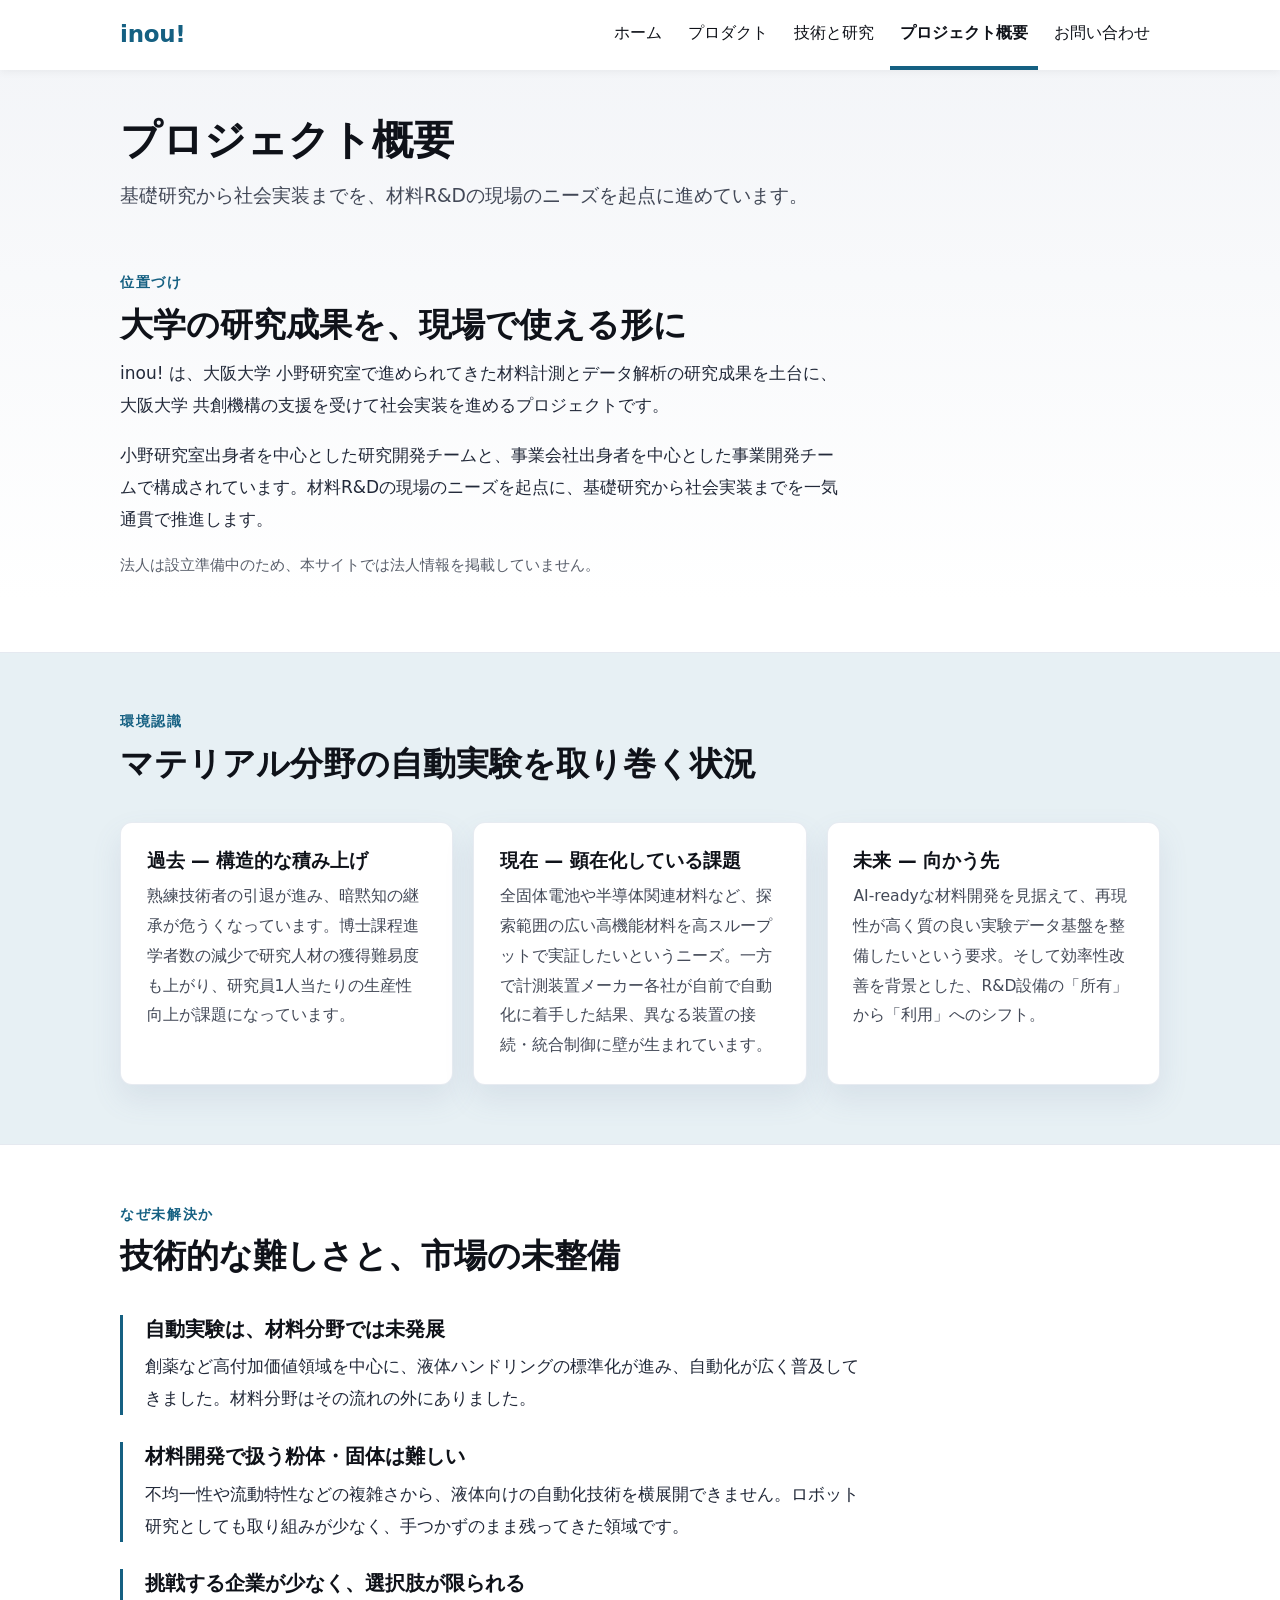
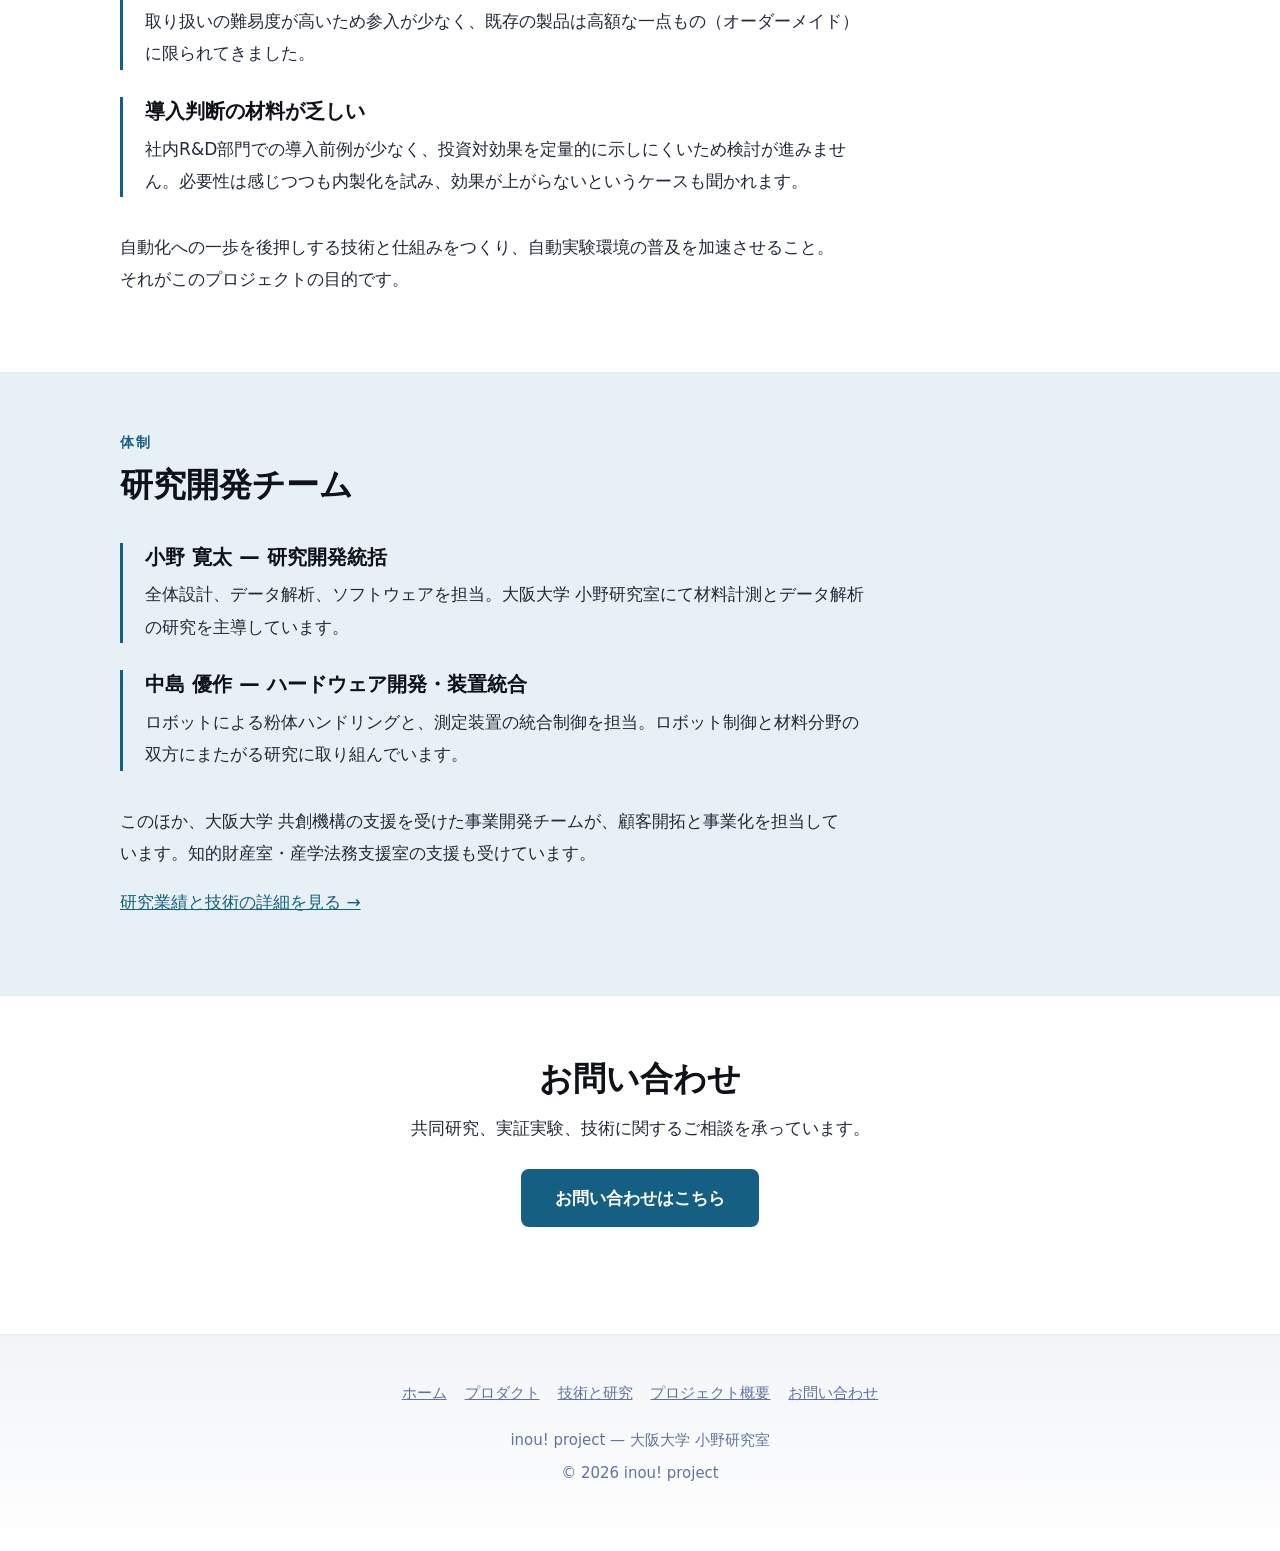
==== about.html @ 1cff747c "inou! コーポレートサイトの初版を追加 README の設計方針どおり、素の HTML + CSS で 5 ページを構成。 ビルドも node_modules も不要で、main ブランチをそのま" ====
<!doctype html>
<html lang="ja">
	<head>
		<meta charset="utf-8" />
		<meta name="viewport" content="width=device-width, initial-scale=1" />
		<title>プロジェクト概要 — inou!</title>
		<meta
			name="description"
			content="inou! は、大阪大学 小野研究室の研究成果を土台に、大阪大学 共創機構の支援を受けて社会実装を進める自動実験システムのプロジェクトです。"
		/>
		<link rel="icon" href="/assets/favicon.svg" type="image/svg+xml" />
		<link rel="stylesheet" href="/assets/style.css" />
		<meta property="og:type" content="website" />
		<meta property="og:title" content="プロジェクト概要 — inou!" />
		<meta property="og:url" content="https://inou-labs.github.io/about.html" />
		<meta property="og:image" content="https://inou-labs.github.io/assets/img/hero.jpg" />
	</head>
	<body>
		<a class="skip-link" href="#main">本文へスキップ</a>

		<header class="site-header">
			<nav aria-label="メインナビゲーション">
				<p class="brand"><a href="/">inou!</a></p>
				<div class="nav-links">
					<a href="/">ホーム</a>
					<a href="/products.html">プロダクト</a>
					<a href="/research.html">技術と研究</a>
					<a href="/about.html" aria-current="page">プロジェクト概要</a>
					<a href="/contact.html">お問い合わせ</a>
				</div>
			</nav>
		</header>

		<main id="main">
			<div class="wrap-wide page-title">
				<h1>プロジェクト概要</h1>
				<p class="lead">
					基礎研究から社会実装までを、材料R&amp;Dの現場のニーズを起点に進めています。
				</p>
			</div>

			<section>
				<div class="wrap-wide">
					<span class="eyebrow">位置づけ</span>
					<h2>大学の研究成果を、現場で使える形に</h2>
					<p>
						inou! は、大阪大学 小野研究室で進められてきた材料計測とデータ解析の研究成果を土台に、大阪大学 共創機構の支援を受けて社会実装を進めるプロジェクトです。
					</p>
					<p>
						小野研究室出身者を中心とした研究開発チームと、事業会社出身者を中心とした事業開発チームで構成されています。材料R&amp;Dの現場のニーズを起点に、基礎研究から社会実装までを一気通貫で推進します。
					</p>
					<p class="note">
						法人は設立準備中のため、本サイトでは法人情報を掲載していません。
					</p>
				</div>
			</section>

			<section class="band">
				<div class="wrap-wide">
					<span class="eyebrow">環境認識</span>
					<h2>マテリアル分野の自動実験を取り巻く状況</h2>
					<ul class="cards cards-3">
						<li>
							<h3>過去 — 構造的な積み上げ</h3>
							<p>
								熟練技術者の引退が進み、暗黙知の継承が危うくなっています。博士課程進学者数の減少で研究人材の獲得難易度も上がり、研究員1人当たりの生産性向上が課題になっています。
							</p>
						</li>
						<li>
							<h3>現在 — 顕在化している課題</h3>
							<p>
								全固体電池や半導体関連材料など、探索範囲の広い高機能材料を高スループットで実証したいというニーズ。一方で計測装置メーカー各社が自前で自動化に着手した結果、異なる装置の接続・統合制御に壁が生まれています。
							</p>
						</li>
						<li>
							<h3>未来 — 向かう先</h3>
							<p>
								AI-readyな材料開発を見据えて、再現性が高く質の良い実験データ基盤を整備したいという要求。そして効率性改善を背景とした、R&amp;D設備の「所有」から「利用」へのシフト。
							</p>
						</li>
					</ul>
				</div>
			</section>

			<section>
				<div class="wrap-wide">
					<span class="eyebrow">なぜ未解決か</span>
					<h2>技術的な難しさと、市場の未整備</h2>
					<div class="stack">
						<article>
							<h3>自動実験は、材料分野では未発展</h3>
							<p>
								創薬など高付加価値領域を中心に、液体ハンドリングの標準化が進み、自動化が広く普及してきました。材料分野はその流れの外にありました。
							</p>
						</article>
						<article>
							<h3>材料開発で扱う粉体・固体は難しい</h3>
							<p>
								不均一性や流動特性などの複雑さから、液体向けの自動化技術を横展開できません。ロボット研究としても取り組みが少なく、手つかずのまま残ってきた領域です。
							</p>
						</article>
						<article>
							<h3>挑戦する企業が少なく、選択肢が限られる</h3>
							<p>
								取り扱いの難易度が高いため参入が少なく、既存の製品は高額な一点もの（オーダーメイド）に限られてきました。
							</p>
						</article>
						<article>
							<h3>導入判断の材料が乏しい</h3>
							<p>
								社内R&amp;D部門での導入前例が少なく、投資対効果を定量的に示しにくいため検討が進みません。必要性は感じつつも内製化を試み、効果が上がらないというケースも聞かれます。
							</p>
						</article>
					</div>
					<p style="margin-top: 2em">
						自動化への一歩を後押しする技術と仕組みをつくり、自動実験環境の普及を加速させること。それがこのプロジェクトの目的です。
					</p>
				</div>
			</section>

			<section class="band">
				<div class="wrap-wide">
					<span class="eyebrow">体制</span>
					<h2>研究開発チーム</h2>
					<div class="stack">
						<article>
							<h3>小野 寛太 — 研究開発統括</h3>
							<p>
								全体設計、データ解析、ソフトウェアを担当。大阪大学 小野研究室にて材料計測とデータ解析の研究を主導しています。
							</p>
						</article>
						<article>
							<h3>中島 優作 — ハードウェア開発・装置統合</h3>
							<p>
								ロボットによる粉体ハンドリングと、測定装置の統合制御を担当。ロボット制御と材料分野の双方にまたがる研究に取り組んでいます。
							</p>
						</article>
					</div>
					<p style="margin-top: 2em">
						このほか、大阪大学 共創機構の支援を受けた事業開発チームが、顧客開拓と事業化を担当しています。知的財産室・産学法務支援室の支援も受けています。
					</p>
					<p>
						<a href="/research.html">研究業績と技術の詳細を見る →</a>
					</p>
				</div>
			</section>

			<section class="cta">
				<div class="wrap-wide">
					<h2>お問い合わせ</h2>
					<p>共同研究、実証実験、技術に関するご相談を承っています。</p>
					<p><a class="button" href="/contact.html">お問い合わせはこちら</a></p>
				</div>
			</section>
		</main>

		<footer class="site-footer">
			<nav aria-label="フッターナビゲーション">
				<a href="/">ホーム</a>
				<a href="/products.html">プロダクト</a>
				<a href="/research.html">技術と研究</a>
				<a href="/about.html">プロジェクト概要</a>
				<a href="/contact.html">お問い合わせ</a>
			</nav>
			<p>inou! project — 大阪大学 小野研究室</p>
			<p>&copy; 2026 inou! project</p>
		</footer>
	</body>
</html>
---- assets/style.css ----
/*
  inou! — corporate site stylesheet

  Design tokens and layout are adapted from Bear Blog's default CSS
  (https://github.com/HermanMartinus/bearblog, MIT), by way of the Astro blog
  starter. Changes for a Japanese-language site: system font stack instead of
  Atkinson Hyperlegible (no CJK glyphs), smaller body size with looser leading,
  and a deeper accent taken from the deck theme.
*/

:root {
	--accent: #156082;
	--accent-dark: #0e4459;
	--accent-light: #e7f0f4;
	--black: 15, 18, 25;
	--gray: 96, 115, 159;
	--gray-light: 229, 233, 240;
	--gray-dark: 34, 41, 57;
	--gray-gradient: rgba(var(--gray-light), 50%), #fff;
	--shadow-card: 0 4px 10px rgba(0, 0, 0, 0.1);
	--shadow-hero:
		0 2px 6px rgba(var(--gray), 25%), 0 8px 24px rgba(var(--gray), 33%),
		0 16px 32px rgba(var(--gray), 33%);
	--radius: 8px;
	--measure: 720px;
	--measure-wide: 1040px;
}

*,
*::before,
*::after {
	box-sizing: border-box;
}

body {
	font-family: system-ui, -apple-system, "Hiragino Sans", "Noto Sans JP",
		"Yu Gothic Medium", "Meiryo", sans-serif;
	margin: 0;
	padding: 0;
	text-align: left;
	background: linear-gradient(var(--gray-gradient)) no-repeat;
	background-size: 100% 600px;
	word-wrap: break-word;
	overflow-wrap: break-word;
	color: rgb(var(--gray-dark));
	font-size: 17px;
	line-height: 1.9;
	font-feature-settings: "palt" 1;
}

h1,
h2,
h3,
h4,
h5,
h6 {
	margin: 0 0 0.5rem 0;
	color: rgb(var(--black));
	line-height: 1.45;
	font-weight: 700;
}

h1 {
	font-size: 2.441em;
	line-height: 1.3;
}
h2 {
	font-size: 1.953em;
}
h3 {
	font-size: 1.563em;
}
h4 {
	font-size: 1.25em;
}

p {
	margin: 0 0 1em;
}

a {
	color: var(--accent);
}
a:hover {
	color: var(--accent-dark);
}

strong,
b {
	font-weight: 700;
}

img {
	max-width: 100%;
	height: auto;
	border-radius: var(--radius);
}

hr {
	border: none;
	border-top: 1px solid rgb(var(--gray-light));
	margin: 3em 0;
}

.sr-only {
	border: 0;
	padding: 0;
	margin: 0;
	position: absolute !important;
	height: 1px;
	width: 1px;
	overflow: hidden;
	clip-path: inset(50%);
	white-space: nowrap;
}

.skip-link {
	position: absolute;
	left: -9999px;
	top: 0;
	background: var(--accent);
	color: #fff;
	padding: 0.6em 1em;
	z-index: 10;
}
.skip-link:focus {
	left: 0;
}

/* ---------- Header ---------- */

.site-header {
	margin: 0;
	padding: 0 1em;
	background: #fff;
	box-shadow: 0 2px 8px rgba(var(--black), 5%);
	position: relative;
	z-index: 2;
}

.site-header nav {
	display: flex;
	align-items: center;
	justify-content: space-between;
	flex-wrap: wrap;
	gap: 0 1em;
	max-width: var(--measure-wide);
	margin: 0 auto;
}

.brand {
	margin: 0;
	font-size: 1.35em;
	font-weight: 700;
	letter-spacing: -0.01em;
	padding: 0.5em 0;
}
.brand a {
	color: var(--accent);
	text-decoration: none;
}

.nav-links {
	display: flex;
	flex-wrap: wrap;
	gap: 0 0.4em;
}

.nav-links a {
	display: inline-block;
	padding: 1.1em 0.6em;
	color: rgb(var(--black));
	border-bottom: 4px solid transparent;
	text-decoration: none;
	font-size: 0.95em;
}
.nav-links a:hover {
	color: var(--accent);
}
.nav-links a[aria-current="page"] {
	font-weight: 700;
	border-bottom-color: var(--accent);
}

/* ---------- Layout ---------- */

main {
	display: block;
}

.wrap-wide {
	width: var(--measure-wide);
	max-width: calc(100% - 2em);
	margin: 0 auto;
}

/*
   One container width keeps every section's left edge on the same line.
   Body copy is then held to a readable measure, but only as a DIRECT child —
   text inside cards, chips and layer blocks is already narrow and must not be
   clamped again.
*/
.wrap-wide > p,
.wrap-wide > ol.refs,
.wrap-wide > ul:not(.cards):not(.chips):not(.layers),
.stack > article > p,
.page-title .lead {
	max-width: var(--measure);
}

.wrap-wide > .flow-loop {
	max-width: none;
}

section {
	padding: 3.5em 0;
}

.band {
	background: var(--accent-light);
	border-block: 1px solid rgba(var(--gray-light), 0.9);
}

.page-title {
	padding: 2.5em 0 0;
}
.page-title h1 {
	margin-bottom: 0.3em;
}
.page-title .lead {
	color: rgba(var(--gray-dark), 0.85);
	font-size: 1.1em;
	margin: 0;
}

.eyebrow {
	display: block;
	font-size: 0.82em;
	font-weight: 700;
	letter-spacing: 0.12em;
	color: var(--accent);
	margin-bottom: 0.6em;
	line-height: 1.4;
}

.lead {
	font-size: 1.15em;
	line-height: 1.85;
}

.note {
	font-size: 0.86em;
	color: rgba(var(--gray-dark), 0.75);
	line-height: 1.7;
}

/* ---------- Hero ---------- */

.hero {
	padding: 4em 0 0;
}

.hero .logotype {
	font-size: 3.4em;
	font-weight: 700;
	letter-spacing: -0.03em;
	color: var(--accent);
	line-height: 1;
	margin: 0 0 0.35em;
}

.hero h1 {
	font-size: 1.85em;
	margin-bottom: 0.6em;
}

.hero .lead {
	max-width: 34em;
}

.hero-figure {
	margin: 2.5em auto 0;
}
.hero-figure img {
	display: block;
	width: 100%;
	aspect-ratio: 16 / 7;
	object-fit: cover;
	object-position: center 55%;
	border-radius: 12px;
	box-shadow: var(--shadow-hero);
}

figure {
	margin: 0;
}
figcaption {
	font-size: 0.84em;
	line-height: 1.7;
	color: rgba(var(--gray-dark), 0.75);
	margin-top: 0.8em;
}

/* ---------- Process flow ---------- */

.flow {
	list-style: none;
	display: flex;
	gap: 0.6em;
	padding: 0;
	margin: 2em 0 0;
	counter-reset: step;
}

.flow > li {
	flex: 1 1 0;
	position: relative;
	background: #fff;
	border: 1px solid rgba(var(--gray-light), 0.9);
	border-top: 3px solid var(--accent);
	border-radius: var(--radius);
	padding: 1.1em 1em;
	box-shadow: var(--shadow-card);
}

.flow > li h3 {
	font-size: 1.05em;
	margin: 0 0 0.35em;
}

.flow > li p {
	margin: 0;
	font-size: 0.86em;
	line-height: 1.7;
	color: rgba(var(--gray-dark), 0.8);
}

.flow > li + li::before {
	content: "";
	position: absolute;
	left: -0.55em;
	top: 50%;
	width: 0;
	height: 0;
	border-left: 0.42em solid rgba(var(--gray), 0.55);
	border-top: 0.34em solid transparent;
	border-bottom: 0.34em solid transparent;
	transform: translateY(-50%);
}

.flow-loop {
	margin-top: 1em;
	text-align: right;
}

/* ---------- Cards ---------- */

.cards {
	list-style: none;
	display: grid;
	grid-template-columns: repeat(2, 1fr);
	gap: 1.2em;
	padding: 0;
	margin: 2em 0 0;
}

.cards > li {
	background: #fff;
	border: 1px solid rgba(var(--gray-light), 0.9);
	border-radius: 12px;
	padding: 1.4em 1.5em;
	box-shadow: 0 14px 30px rgba(var(--gray), 0.12);
}

.cards h3 {
	font-size: 1.1em;
	margin: 0 0 0.4em;
}

.cards p {
	margin: 0;
	font-size: 0.92em;
	color: rgba(var(--gray-dark), 0.85);
}

.cards-3 {
	grid-template-columns: repeat(3, 1fr);
}

/* ---------- Definition-style lists ---------- */

.stack {
	display: grid;
	gap: 1.6em;
	margin: 2em 0 0;
}

.stack > article {
	border-left: 3px solid var(--accent);
	padding-left: 1.3em;
}

.stack h3 {
	font-size: 1.2em;
	margin-bottom: 0.3em;
}

.stack p:last-child {
	margin-bottom: 0;
}

.figure-pair {
	display: grid;
	grid-template-columns: 1fr 1fr;
	gap: 1.5em;
	margin: 2em 0 0;
}

.figure-pair img {
	width: 100%;
	box-shadow: var(--shadow-card);
	background: #fff;
}

/* ---------- Layer diagram (Inou! OS) ---------- */

.layers {
	display: grid;
	gap: 0.7em;
	margin: 2em 0 0;
	list-style: none;
	padding: 0;
}

.layers > li {
	background: #fff;
	border: 1px solid rgba(var(--gray-light), 0.9);
	border-radius: var(--radius);
	padding: 1em 1.2em;
	box-shadow: var(--shadow-card);
}

.layers .layer-label {
	display: block;
	font-size: 0.75em;
	font-weight: 700;
	letter-spacing: 0.1em;
	color: rgba(var(--gray), 1);
	margin-bottom: 0.4em;
}

.layers h3 {
	font-size: 1.02em;
	margin: 0 0 0.5em;
}

.chips {
	display: flex;
	flex-wrap: wrap;
	gap: 0.4em;
	list-style: none;
	padding: 0;
	margin: 0;
}

.chips > li {
	font-size: 0.82em;
	line-height: 1.5;
	background: var(--accent-light);
	color: var(--accent-dark);
	border-radius: 999px;
	padding: 0.25em 0.85em;
}

.chips.plain > li {
	background: rgba(var(--gray-light), 0.7);
	color: rgba(var(--gray-dark), 0.9);
}

.status {
	display: inline-block;
	font-size: 0.72em;
	font-weight: 700;
	letter-spacing: 0.06em;
	border-radius: 999px;
	padding: 0.15em 0.75em;
	margin-left: 0.6em;
	vertical-align: 0.15em;
	white-space: nowrap;
}
.status-done {
	background: var(--accent);
	color: #fff;
}
.status-wip {
	background: rgba(var(--gray), 0.18);
	color: rgba(var(--gray-dark), 0.9);
}
.status-next {
	background: transparent;
	color: rgba(var(--gray-dark), 0.7);
	border: 1px solid rgba(var(--gray), 0.4);
}

/* ---------- Tables ---------- */

table {
	width: 100%;
	border-collapse: collapse;
	margin: 1.5em 0 0;
	font-size: 0.92em;
}

th,
td {
	text-align: left;
	padding: 0.65em 0.8em;
	border-bottom: 1px solid rgb(var(--gray-light));
}

thead th {
	background: var(--accent);
	color: #fff;
	font-weight: 700;
}

td.num {
	text-align: right;
	font-variant-numeric: tabular-nums;
}

/* ---------- References ---------- */

.refs {
	list-style: none;
	padding: 0;
	margin: 1.5em 0 0;
	display: grid;
	gap: 1em;
}

.refs > li {
	font-size: 0.88em;
	line-height: 1.7;
	padding-left: 1.4em;
	text-indent: -1.4em;
	color: rgba(var(--gray-dark), 0.9);
}

/* ---------- Call to action ---------- */

.cta {
	text-align: center;
}

.cta > .wrap-wide > p,
.cta > .wrap-wide > h2 {
	margin-inline: auto;
}

.button {
	display: inline-block;
	background: var(--accent);
	color: #fff;
	text-decoration: none;
	font-weight: 700;
	border-radius: var(--radius);
	padding: 0.75em 2em;
	margin-top: 0.5em;
}
.button:hover {
	background: var(--accent-dark);
	color: #fff;
}

/* ---------- Footer ---------- */

.site-footer {
	padding: 3em 1em 4em;
	margin-top: 2em;
	background: linear-gradient(var(--gray-gradient)) no-repeat;
	color: rgb(var(--gray));
	text-align: center;
	font-size: 0.88em;
	border-top: 1px solid rgb(var(--gray-light));
}

.site-footer nav {
	display: flex;
	flex-wrap: wrap;
	justify-content: center;
	gap: 0.4em 1.2em;
	margin-bottom: 1.2em;
}

.site-footer a {
	color: rgb(var(--gray));
}
.site-footer a:hover {
	color: rgb(var(--gray-dark));
}

.site-footer p {
	margin: 0.3em 0;
}

/* ---------- Narrow screens ---------- */

@media (max-width: 720px) {
	body {
		font-size: 16px;
	}

	section {
		padding: 2.5em 0;
	}

	.hero {
		padding-top: 2.5em;
	}
	.hero .logotype {
		font-size: 2.6em;
	}
	.hero h1 {
		font-size: 1.45em;
	}

	h1 {
		font-size: 1.85em;
	}
	h2 {
		font-size: 1.5em;
	}
	h3 {
		font-size: 1.25em;
	}

	.site-header nav {
		justify-content: flex-start;
	}
	.nav-links a {
		padding: 0.7em 0.55em;
	}

	.flow {
		flex-direction: column;
		gap: 1.1em;
	}
	.flow > li + li::before {
		left: 50%;
		top: -0.75em;
		transform: translateX(-50%);
		border-left: 0.34em solid transparent;
		border-right: 0.34em solid transparent;
		border-top: 0.42em solid rgba(var(--gray), 0.55);
		border-bottom: none;
	}
	.flow-loop {
		text-align: left;
	}

	.cards,
	.cards-3,
	.figure-pair {
		grid-template-columns: 1fr;
	}

	.hero-figure img {
		aspect-ratio: 16 / 9;
	}

	table {
		font-size: 0.85em;
	}
	th,
	td {
		padding: 0.55em 0.5em;
	}
}

/* ---------- Cropped figure ---------- */

/*
   grinding-reproducibility.png carries the source figure's own summary table
   below the two plots. The same numbers are published as a real <table> next to
   it, so the bottom of the image is cropped away here rather than shipping the
   figures twice. 1110x721 source; the plots end at roughly y=390.
*/
.crop-plots {
	display: block;
	width: 100%;
	aspect-ratio: 1110 / 390;
	object-fit: cover;
	object-position: top center;
	background: #fff;
}
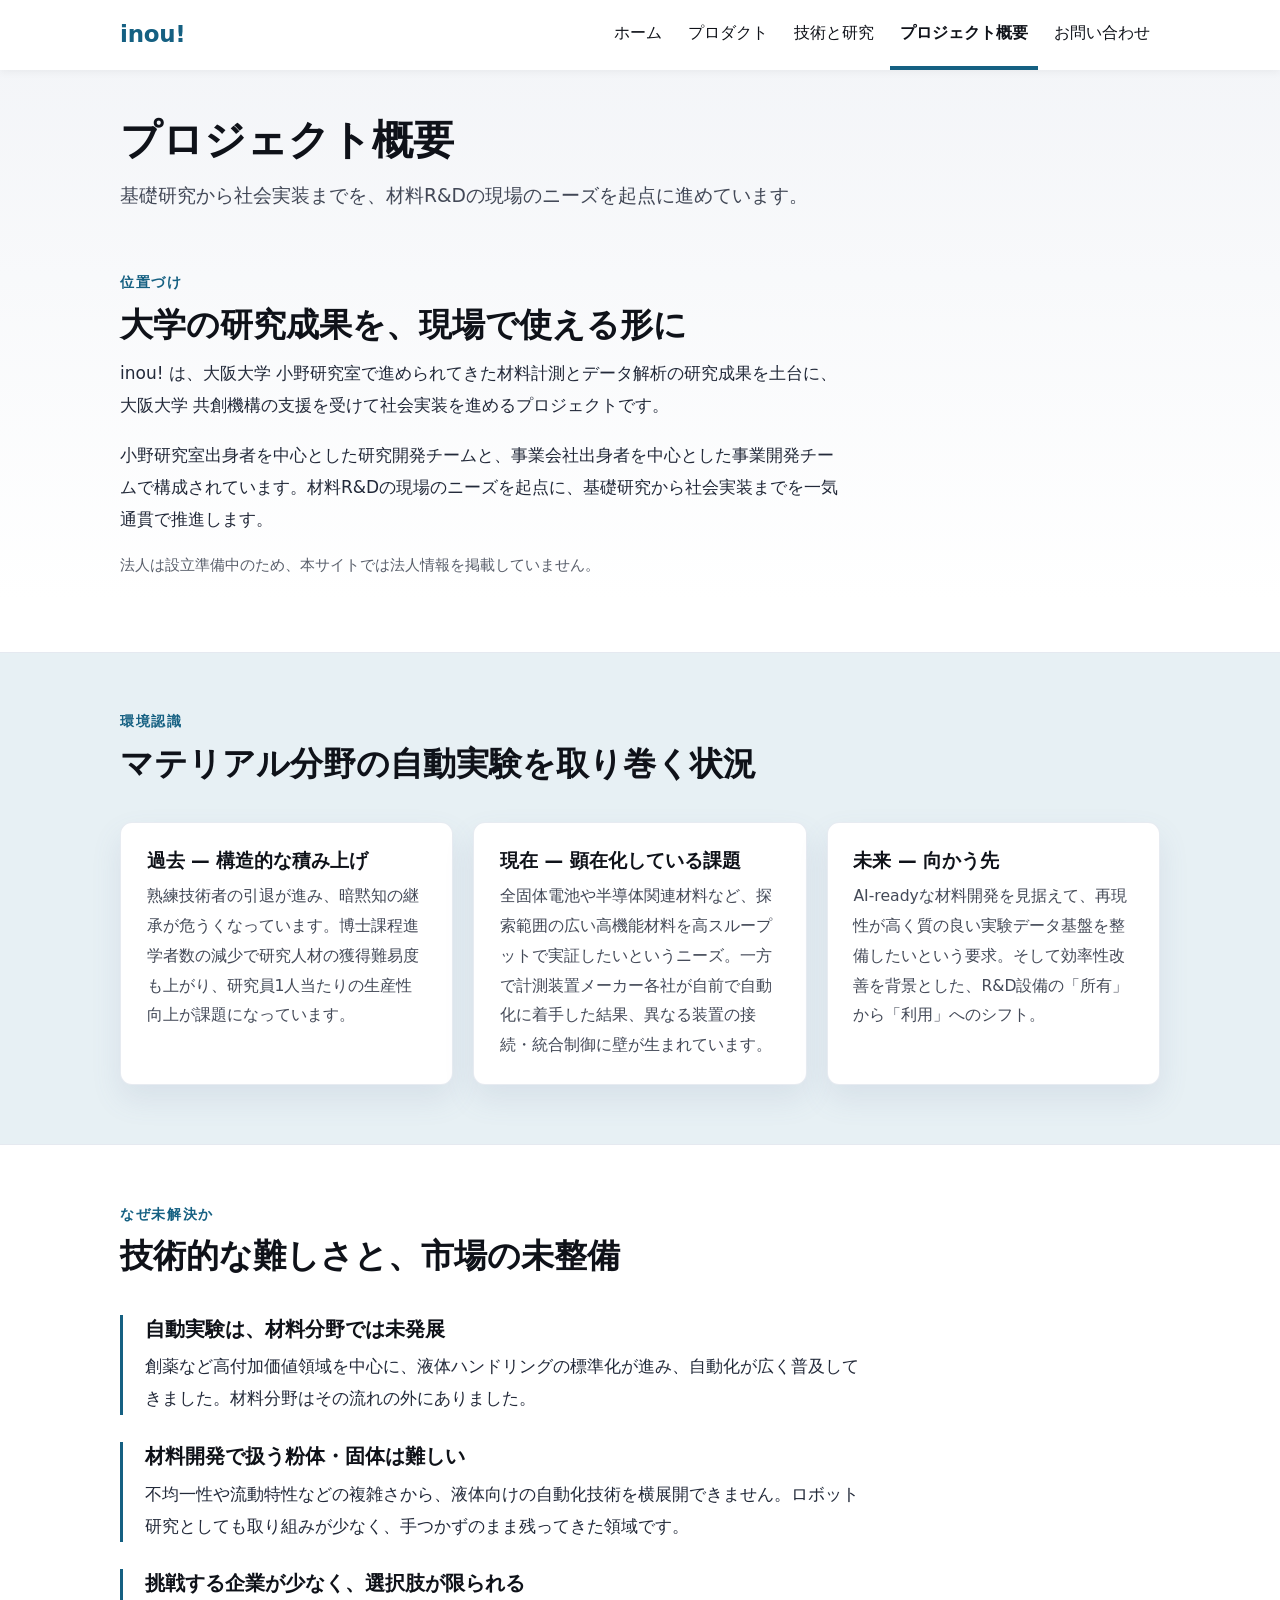
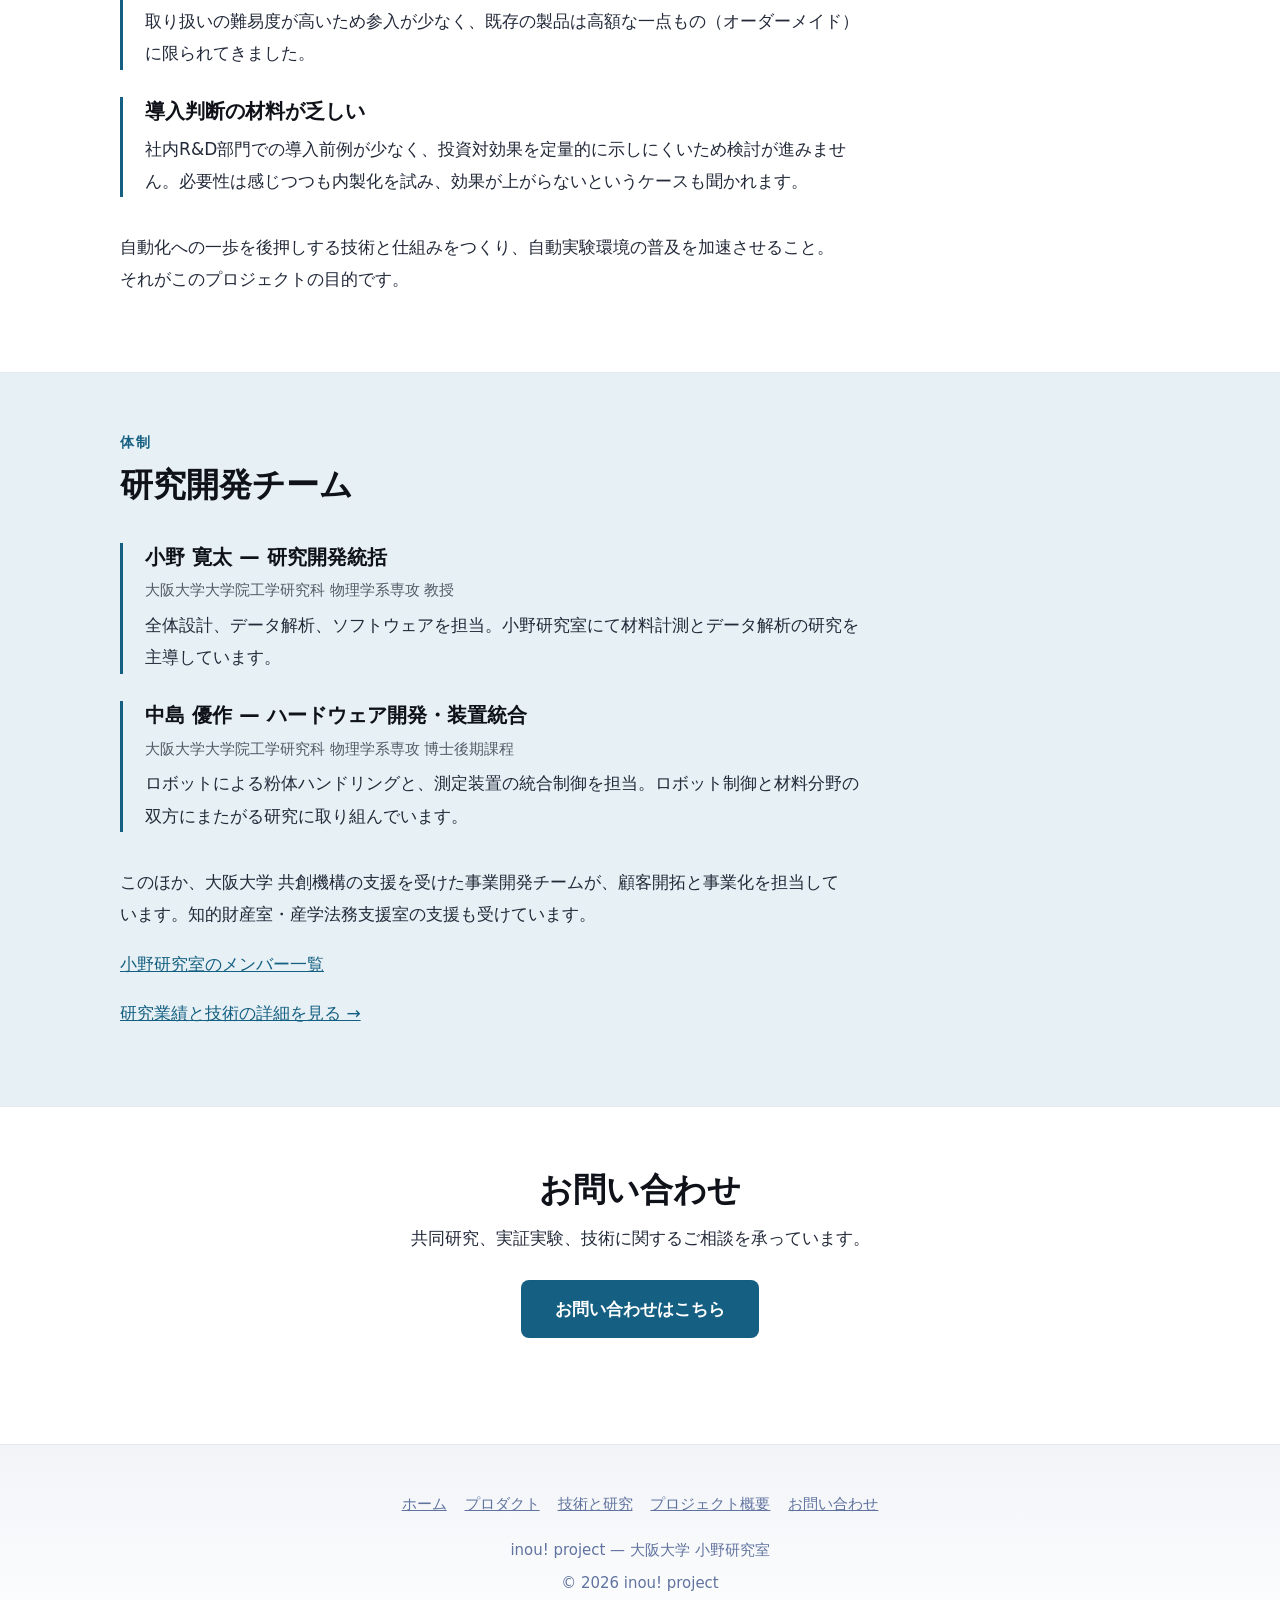
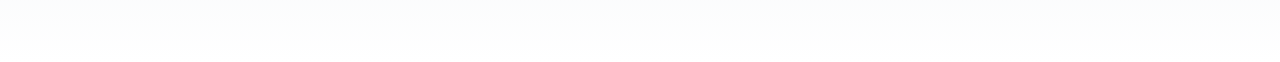
==== commit 60adb889: "お問い合わせ先と研究室情報を追加 - 連絡先メールアドレスを設定し、contact.html のプレースホルダを削除 - 小野研究室の所在地とアクセス（阪急北千里／大阪モノレール阪大病院前）を追加 -" ====
--- a/about.html
+++ b/about.html
@@ -125,12 +125,18 @@
 					<div class="stack">
 						<article>
 							<h3>小野 寛太 — 研究開発統括</h3>
+							<p class="note" style="margin-bottom: 0.4em">
+								大阪大学大学院工学研究科 物理学系専攻 教授
+							</p>
 							<p>
-								全体設計、データ解析、ソフトウェアを担当。大阪大学 小野研究室にて材料計測とデータ解析の研究を主導しています。
+								全体設計、データ解析、ソフトウェアを担当。小野研究室にて材料計測とデータ解析の研究を主導しています。
 							</p>
 						</article>
 						<article>
 							<h3>中島 優作 — ハードウェア開発・装置統合</h3>
+							<p class="note" style="margin-bottom: 0.4em">
+								大阪大学大学院工学研究科 物理学系専攻 博士後期課程
+							</p>
 							<p>
 								ロボットによる粉体ハンドリングと、測定装置の統合制御を担当。ロボット制御と材料分野の双方にまたがる研究に取り組んでいます。
 							</p>
@@ -138,6 +144,14 @@
 					</div>
 					<p style="margin-top: 2em">
 						このほか、大阪大学 共創機構の支援を受けた事業開発チームが、顧客開拓と事業化を担当しています。知的財産室・産学法務支援室の支援も受けています。
+					</p>
+					<p>
+						<a
+							href="https://nano-ap.eng.osaka-u.ac.jp/member/"
+							target="_blank"
+							rel="noopener noreferrer"
+							>小野研究室のメンバー一覧</a
+						>
 					</p>
 					<p>
 						<a href="/research.html">研究業績と技術の詳細を見る →</a>
--- a/assets/style.css
+++ b/assets/style.css
@@ -694,3 +694,11 @@
 	object-position: top center;
 	background: #fff;
 }
+
+/* ---------- Contact ---------- */
+
+.contact-mail {
+	font-size: 1.15em;
+	font-weight: 700;
+	margin-bottom: 0.3em;
+}
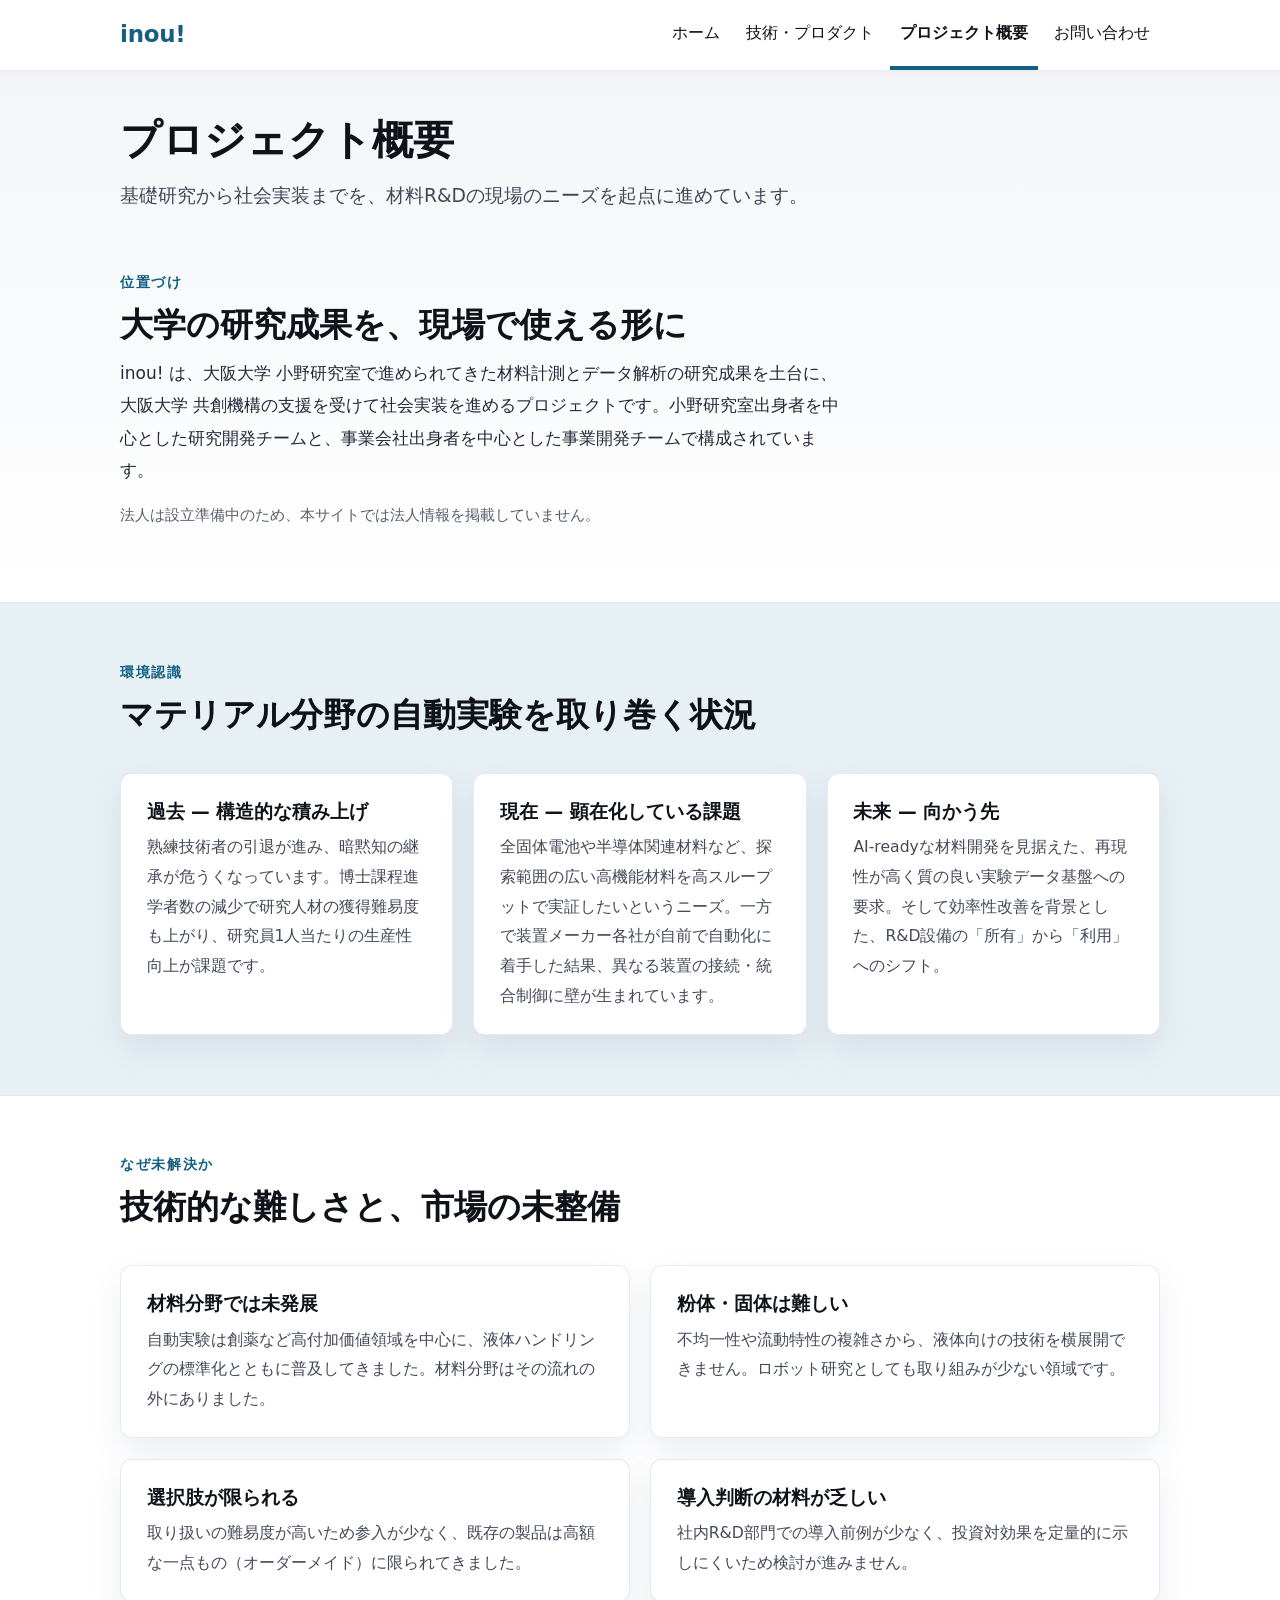
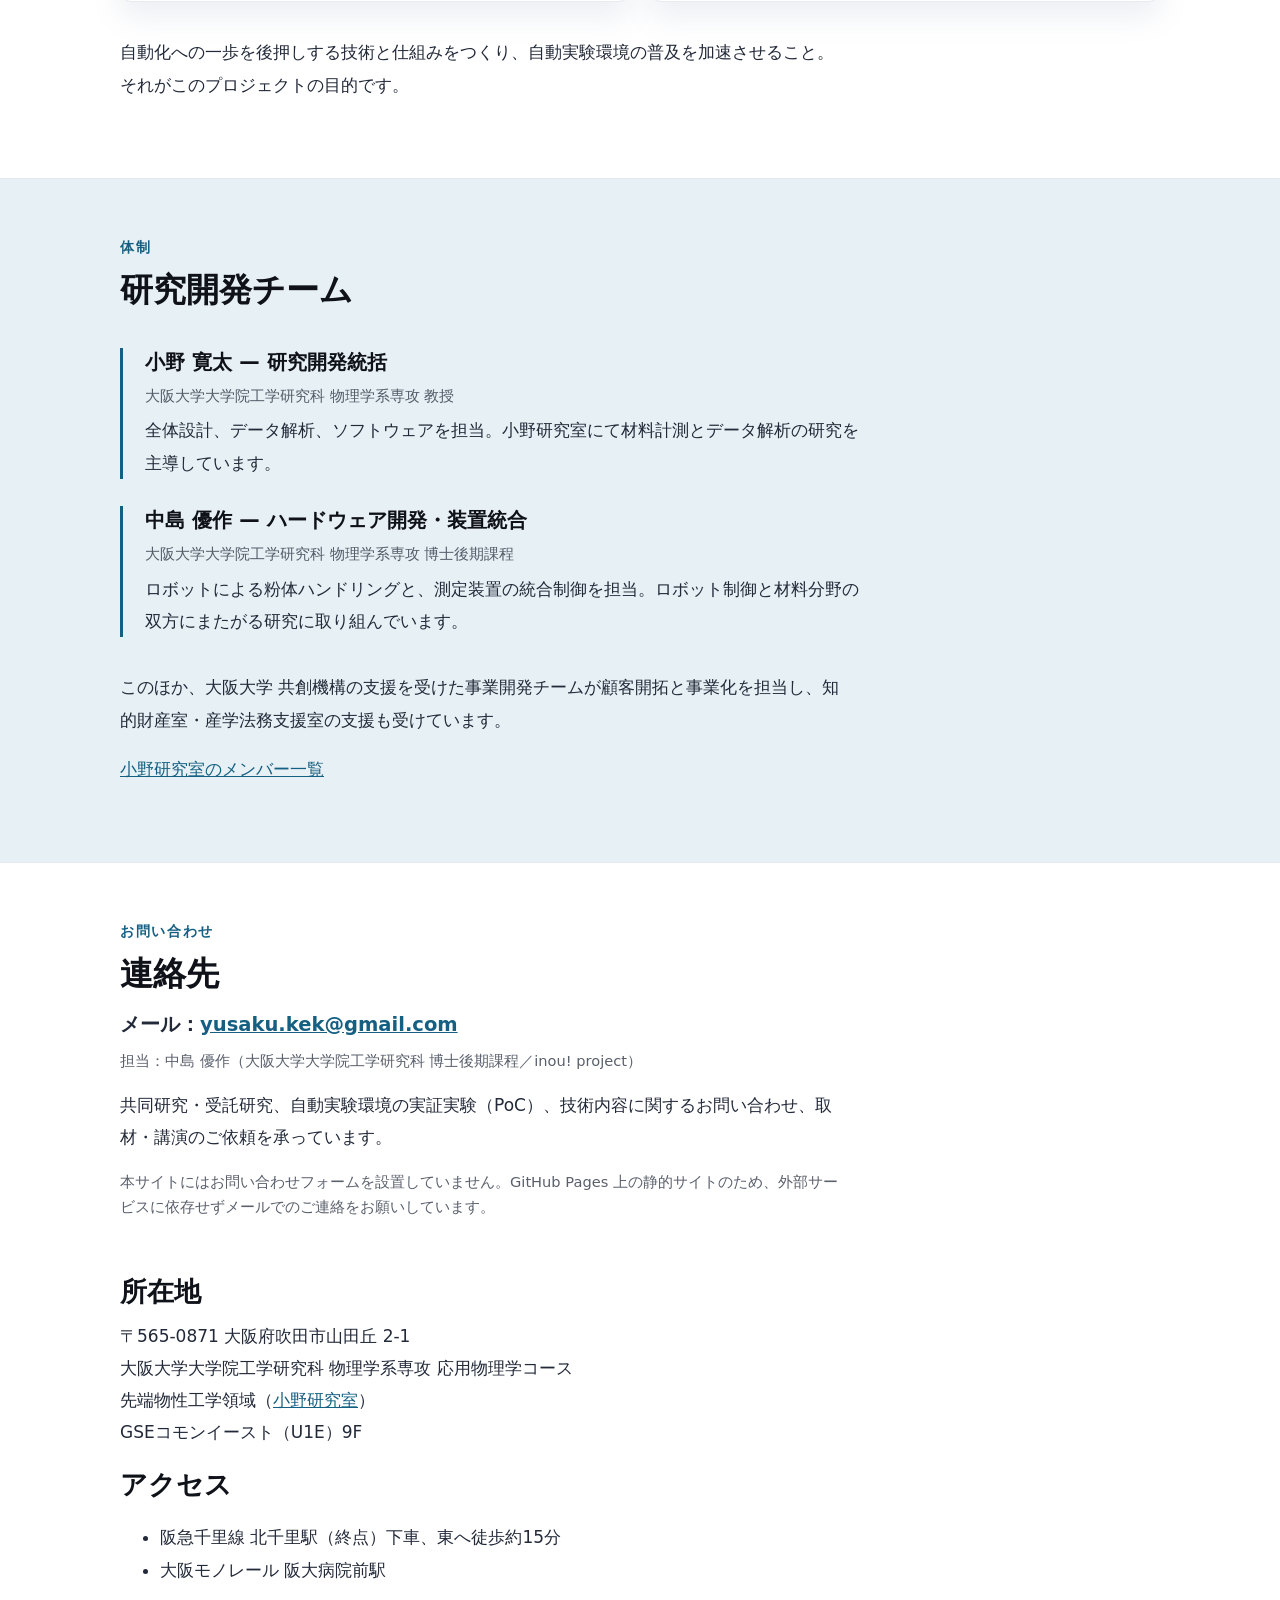
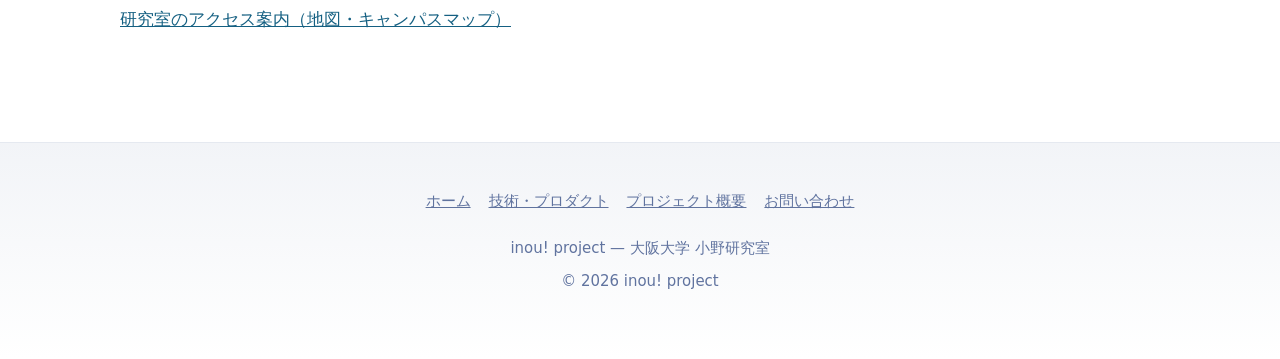
==== commit f266e1c1: "5ページを3ページに統合し、本文を圧縮 プロダクト＋技術と研究 → technology.html プロジェクト概要＋お問い合わせ → about.html (#contact)  圧縮の方針は、図版" ====
--- a/about.html
+++ b/about.html
@@ -3,7 +3,7 @@
 	<head>
 		<meta charset="utf-8" />
 		<meta name="viewport" content="width=device-width, initial-scale=1" />
-		<title>プロジェクト概要 — inou!</title>
+		<title>プロジェクト概要・お問い合わせ — inou!</title>
 		<meta
 			name="description"
 			content="inou! は、大阪大学 小野研究室の研究成果を土台に、大阪大学 共創機構の支援を受けて社会実装を進める自動実験システムのプロジェクトです。"
@@ -11,7 +11,7 @@
 		<link rel="icon" href="/assets/favicon.svg" type="image/svg+xml" />
 		<link rel="stylesheet" href="/assets/style.css" />
 		<meta property="og:type" content="website" />
-		<meta property="og:title" content="プロジェクト概要 — inou!" />
+		<meta property="og:title" content="プロジェクト概要・お問い合わせ — inou!" />
 		<meta property="og:url" content="https://inou-labs.github.io/about.html" />
 		<meta property="og:image" content="https://inou-labs.github.io/assets/img/hero.jpg" />
 	</head>
@@ -23,10 +23,9 @@
 				<p class="brand"><a href="/">inou!</a></p>
 				<div class="nav-links">
 					<a href="/">ホーム</a>
-					<a href="/products.html">プロダクト</a>
-					<a href="/research.html">技術と研究</a>
+					<a href="/technology.html">技術・プロダクト</a>
 					<a href="/about.html" aria-current="page">プロジェクト概要</a>
-					<a href="/contact.html">お問い合わせ</a>
+					<a href="/about.html#contact">お問い合わせ</a>
 				</div>
 			</nav>
 		</header>
@@ -44,10 +43,7 @@
 					<span class="eyebrow">位置づけ</span>
 					<h2>大学の研究成果を、現場で使える形に</h2>
 					<p>
-						inou! は、大阪大学 小野研究室で進められてきた材料計測とデータ解析の研究成果を土台に、大阪大学 共創機構の支援を受けて社会実装を進めるプロジェクトです。
-					</p>
-					<p>
-						小野研究室出身者を中心とした研究開発チームと、事業会社出身者を中心とした事業開発チームで構成されています。材料R&amp;Dの現場のニーズを起点に、基礎研究から社会実装までを一気通貫で推進します。
+						inou! は、大阪大学 小野研究室で進められてきた材料計測とデータ解析の研究成果を土台に、大阪大学 共創機構の支援を受けて社会実装を進めるプロジェクトです。小野研究室出身者を中心とした研究開発チームと、事業会社出身者を中心とした事業開発チームで構成されています。
 					</p>
 					<p class="note">
 						法人は設立準備中のため、本サイトでは法人情報を掲載していません。
@@ -63,19 +59,19 @@
 						<li>
 							<h3>過去 — 構造的な積み上げ</h3>
 							<p>
-								熟練技術者の引退が進み、暗黙知の継承が危うくなっています。博士課程進学者数の減少で研究人材の獲得難易度も上がり、研究員1人当たりの生産性向上が課題になっています。
+								熟練技術者の引退が進み、暗黙知の継承が危うくなっています。博士課程進学者数の減少で研究人材の獲得難易度も上がり、研究員1人当たりの生産性向上が課題です。
 							</p>
 						</li>
 						<li>
 							<h3>現在 — 顕在化している課題</h3>
 							<p>
-								全固体電池や半導体関連材料など、探索範囲の広い高機能材料を高スループットで実証したいというニーズ。一方で計測装置メーカー各社が自前で自動化に着手した結果、異なる装置の接続・統合制御に壁が生まれています。
+								全固体電池や半導体関連材料など、探索範囲の広い高機能材料を高スループットで実証したいというニーズ。一方で装置メーカー各社が自前で自動化に着手した結果、異なる装置の接続・統合制御に壁が生まれています。
 							</p>
 						</li>
 						<li>
 							<h3>未来 — 向かう先</h3>
 							<p>
-								AI-readyな材料開発を見据えて、再現性が高く質の良い実験データ基盤を整備したいという要求。そして効率性改善を背景とした、R&amp;D設備の「所有」から「利用」へのシフト。
+								AI-readyな材料開発を見据えた、再現性が高く質の良い実験データ基盤への要求。そして効率性改善を背景とした、R&amp;D設備の「所有」から「利用」へのシフト。
 							</p>
 						</li>
 					</ul>
@@ -86,32 +82,32 @@
 				<div class="wrap-wide">
 					<span class="eyebrow">なぜ未解決か</span>
 					<h2>技術的な難しさと、市場の未整備</h2>
-					<div class="stack">
-						<article>
-							<h3>自動実験は、材料分野では未発展</h3>
-							<p>
-								創薬など高付加価値領域を中心に、液体ハンドリングの標準化が進み、自動化が広く普及してきました。材料分野はその流れの外にありました。
-							</p>
-						</article>
-						<article>
-							<h3>材料開発で扱う粉体・固体は難しい</h3>
-							<p>
-								不均一性や流動特性などの複雑さから、液体向けの自動化技術を横展開できません。ロボット研究としても取り組みが少なく、手つかずのまま残ってきた領域です。
-							</p>
-						</article>
-						<article>
-							<h3>挑戦する企業が少なく、選択肢が限られる</h3>
+					<ul class="cards">
+						<li>
+							<h3>材料分野では未発展</h3>
+							<p>
+								自動実験は創薬など高付加価値領域を中心に、液体ハンドリングの標準化とともに普及してきました。材料分野はその流れの外にありました。
+							</p>
+						</li>
+						<li>
+							<h3>粉体・固体は難しい</h3>
+							<p>
+								不均一性や流動特性の複雑さから、液体向けの技術を横展開できません。ロボット研究としても取り組みが少ない領域です。
+							</p>
+						</li>
+						<li>
+							<h3>選択肢が限られる</h3>
 							<p>
 								取り扱いの難易度が高いため参入が少なく、既存の製品は高額な一点もの（オーダーメイド）に限られてきました。
 							</p>
-						</article>
-						<article>
+						</li>
+						<li>
 							<h3>導入判断の材料が乏しい</h3>
 							<p>
-								社内R&amp;D部門での導入前例が少なく、投資対効果を定量的に示しにくいため検討が進みません。必要性は感じつつも内製化を試み、効果が上がらないというケースも聞かれます。
-							</p>
-						</article>
-					</div>
+								社内R&amp;D部門での導入前例が少なく、投資対効果を定量的に示しにくいため検討が進みません。
+							</p>
+						</li>
+					</ul>
 					<p style="margin-top: 2em">
 						自動化への一歩を後押しする技術と仕組みをつくり、自動実験環境の普及を加速させること。それがこのプロジェクトの目的です。
 					</p>
@@ -143,7 +139,7 @@
 						</article>
 					</div>
 					<p style="margin-top: 2em">
-						このほか、大阪大学 共創機構の支援を受けた事業開発チームが、顧客開拓と事業化を担当しています。知的財産室・産学法務支援室の支援も受けています。
+						このほか、大阪大学 共創機構の支援を受けた事業開発チームが顧客開拓と事業化を担当し、知的財産室・産学法務支援室の支援も受けています。
 					</p>
 					<p>
 						<a
@@ -153,17 +149,51 @@
 							>小野研究室のメンバー一覧</a
 						>
 					</p>
-					<p>
-						<a href="/research.html">研究業績と技術の詳細を見る →</a>
-					</p>
-				</div>
-			</section>
-
-			<section class="cta">
-				<div class="wrap-wide">
-					<h2>お問い合わせ</h2>
-					<p>共同研究、実証実験、技術に関するご相談を承っています。</p>
-					<p><a class="button" href="/contact.html">お問い合わせはこちら</a></p>
+				</div>
+			</section>
+
+			<section id="contact">
+				<div class="wrap-wide">
+					<span class="eyebrow">お問い合わせ</span>
+					<h2>連絡先</h2>
+					<p class="contact-mail">
+						メール：<a href="mailto:yusaku.kek@gmail.com">yusaku.kek@gmail.com</a>
+					</p>
+					<p class="note">
+						担当：中島 優作（大阪大学大学院工学研究科 博士後期課程／inou! project）
+					</p>
+					<p>
+						共同研究・受託研究、自動実験環境の実証実験（PoC）、技術内容に関するお問い合わせ、取材・講演のご依頼を承っています。
+					</p>
+					<p class="note">
+						本サイトにはお問い合わせフォームを設置していません。GitHub Pages
+						上の静的サイトのため、外部サービスに依存せずメールでのご連絡をお願いしています。
+					</p>
+
+					<h3 style="margin-top: 2em">所在地</h3>
+					<p>
+						〒565-0871 大阪府吹田市山田丘 2-1<br />
+						大阪大学大学院工学研究科 物理学系専攻 応用物理学コース<br />
+						先端物性工学領域（<a
+							href="https://nano-ap.eng.osaka-u.ac.jp/"
+							target="_blank"
+							rel="noopener noreferrer"
+						>小野研究室</a>）<br />
+						GSEコモンイースト（U1E）9F
+					</p>
+
+					<h3>アクセス</h3>
+					<ul>
+						<li>阪急千里線 北千里駅（終点）下車、東へ徒歩約15分</li>
+						<li>大阪モノレール 阪大病院前駅</li>
+					</ul>
+					<p>
+						<a
+							href="https://nano-ap.eng.osaka-u.ac.jp/access/"
+							target="_blank"
+							rel="noopener noreferrer"
+						>研究室のアクセス案内（地図・キャンパスマップ）</a>
+					</p>
 				</div>
 			</section>
 		</main>
@@ -171,10 +201,9 @@
 		<footer class="site-footer">
 			<nav aria-label="フッターナビゲーション">
 				<a href="/">ホーム</a>
-				<a href="/products.html">プロダクト</a>
-				<a href="/research.html">技術と研究</a>
+				<a href="/technology.html">技術・プロダクト</a>
 				<a href="/about.html">プロジェクト概要</a>
-				<a href="/contact.html">お問い合わせ</a>
+				<a href="/about.html#contact">お問い合わせ</a>
 			</nav>
 			<p>inou! project — 大阪大学 小野研究室</p>
 			<p>&copy; 2026 inou! project</p>
--- a/assets/style.css
+++ b/assets/style.css
@@ -281,15 +281,6 @@
 .hero-figure {
 	margin: 2.5em auto 0;
 }
-.hero-figure img {
-	display: block;
-	width: 100%;
-	aspect-ratio: 16 / 7;
-	object-fit: cover;
-	object-position: center 55%;
-	border-radius: 12px;
-	box-shadow: var(--shadow-hero);
-}
 
 figure {
 	margin: 0;
@@ -663,10 +654,6 @@
 	.cards-3,
 	.figure-pair {
 		grid-template-columns: 1fr;
-	}
-
-	.hero-figure img {
-		aspect-ratio: 16 / 9;
 	}
 
 	table {
@@ -702,3 +689,27 @@
 	font-weight: 700;
 	margin-bottom: 0.3em;
 }
+
+/* ---------- Embedded video ---------- */
+
+/*
+   YouTube embed. The video is hosted on the lab's own channel rather than
+   shipped with the repo — the source file is 4.8MB, which is more than the
+   whole site put together.
+*/
+.video {
+	position: relative;
+	aspect-ratio: 16 / 9;
+	border-radius: 12px;
+	overflow: hidden;
+	background: #000;
+	box-shadow: var(--shadow-hero);
+}
+
+.video iframe {
+	position: absolute;
+	inset: 0;
+	width: 100%;
+	height: 100%;
+	border: 0;
+}
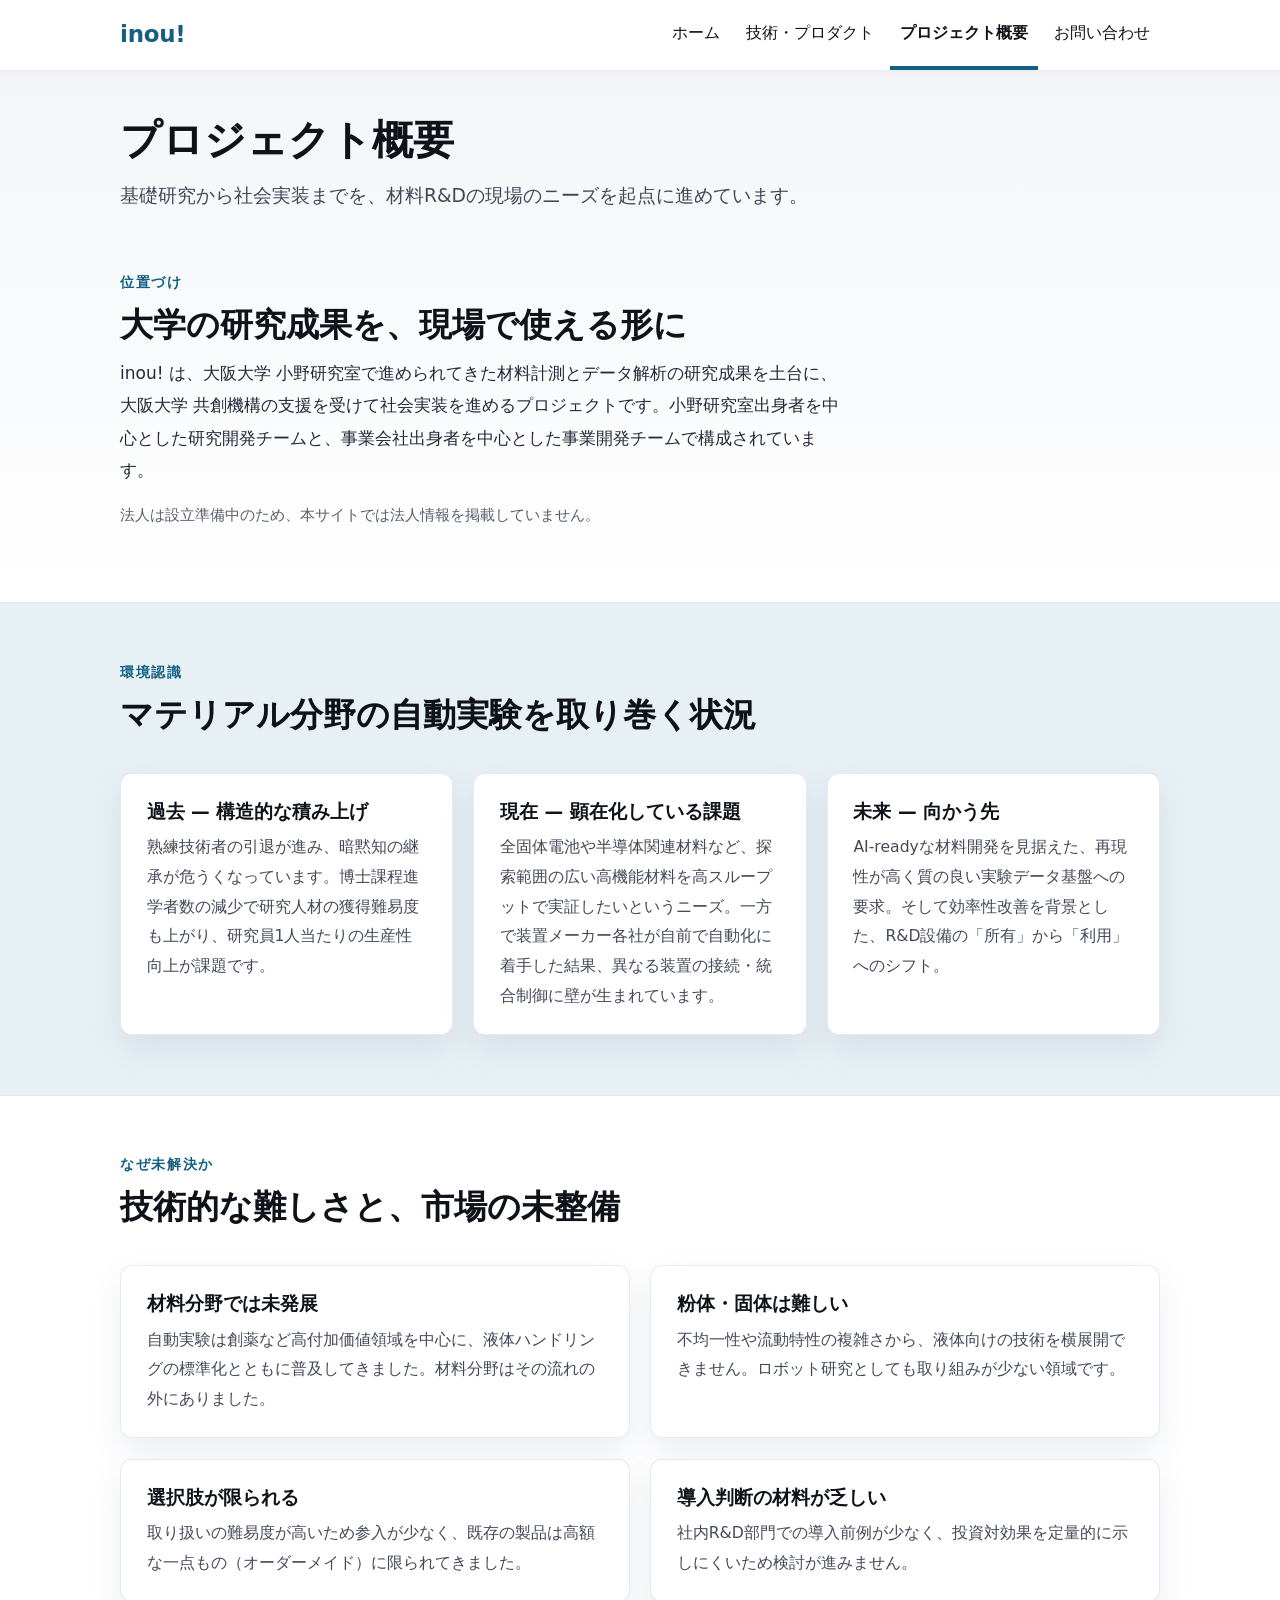
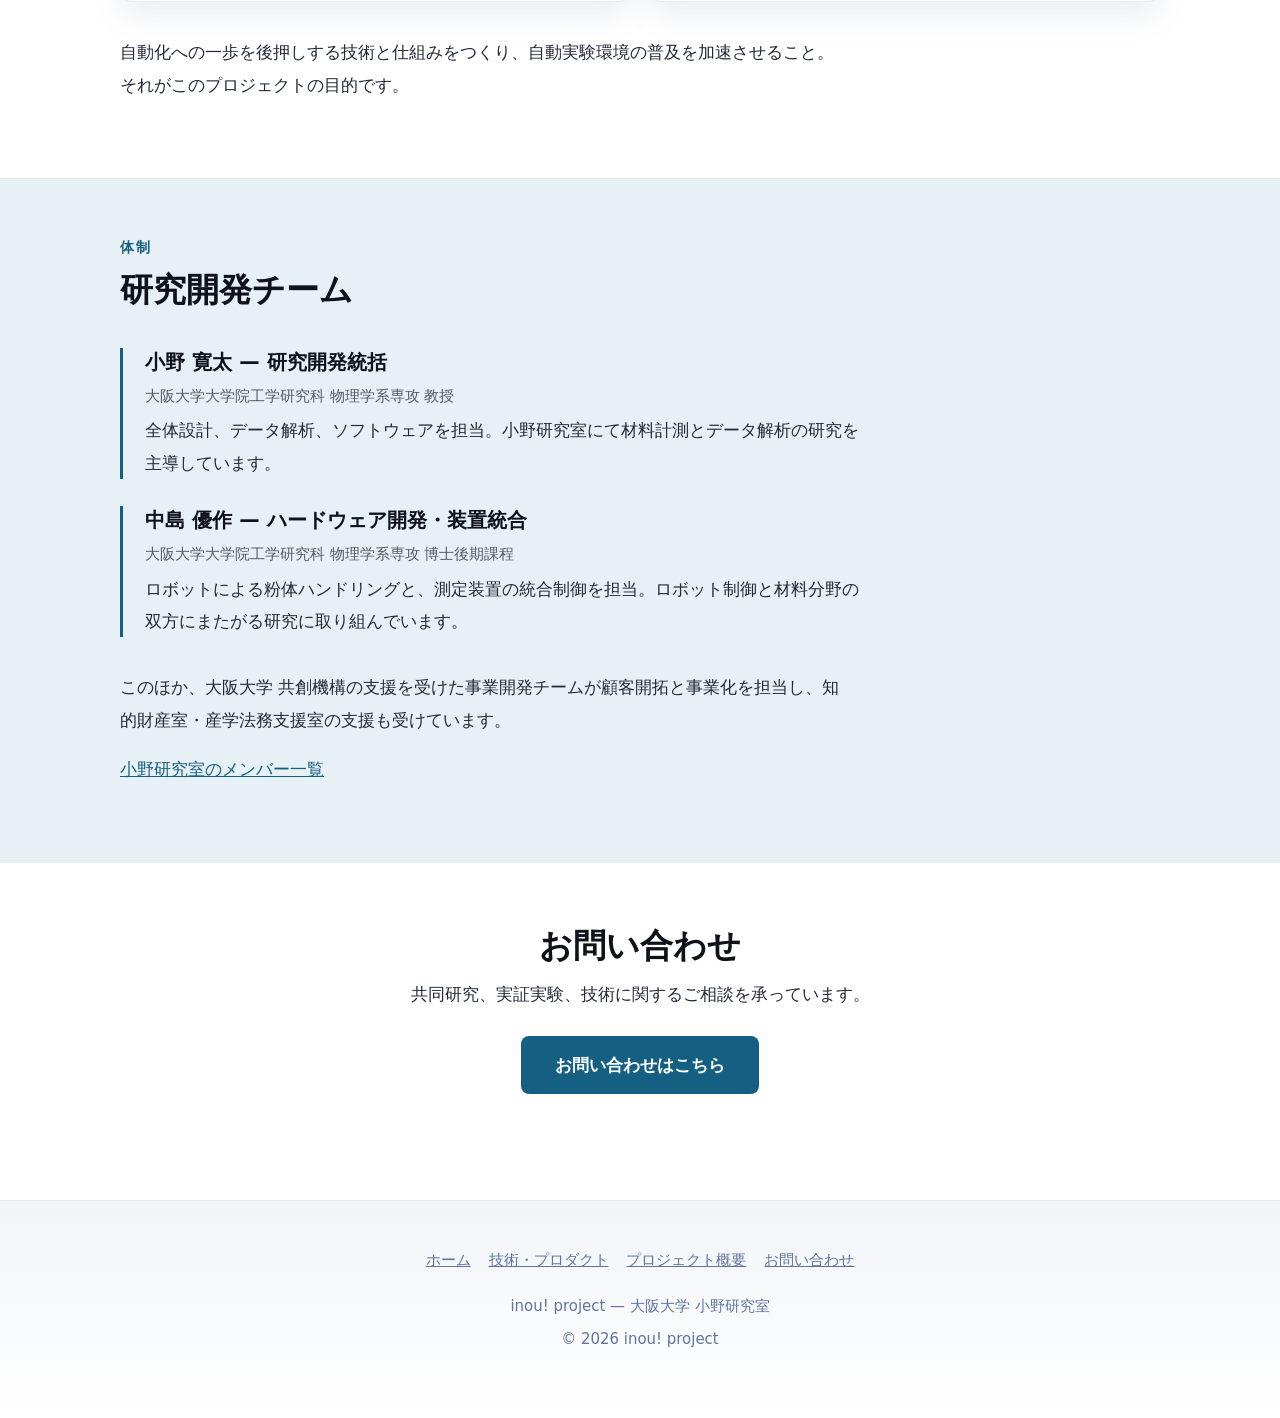
==== commit e6f00725: "コア技術を「強み」として提示し、お問い合わせを独立ページに戻す 見出しの位置づけを変更（トップと technology.html の両方）。  コア技術 / 4つの要素技術 → 強み / 私たちの技術" ====
--- a/about.html
+++ b/about.html
@@ -25,7 +25,7 @@
 					<a href="/">ホーム</a>
 					<a href="/technology.html">技術・プロダクト</a>
 					<a href="/about.html" aria-current="page">プロジェクト概要</a>
-					<a href="/about.html#contact">お問い合わせ</a>
+					<a href="/contact.html">お問い合わせ</a>
 				</div>
 			</nav>
 		</header>
@@ -152,48 +152,11 @@
 				</div>
 			</section>
 
-			<section id="contact">
+			<section class="cta">
 				<div class="wrap-wide">
-					<span class="eyebrow">お問い合わせ</span>
-					<h2>連絡先</h2>
-					<p class="contact-mail">
-						メール：<a href="mailto:yusaku.kek@gmail.com">yusaku.kek@gmail.com</a>
-					</p>
-					<p class="note">
-						担当：中島 優作（大阪大学大学院工学研究科 博士後期課程／inou! project）
-					</p>
-					<p>
-						共同研究・受託研究、自動実験環境の実証実験（PoC）、技術内容に関するお問い合わせ、取材・講演のご依頼を承っています。
-					</p>
-					<p class="note">
-						本サイトにはお問い合わせフォームを設置していません。GitHub Pages
-						上の静的サイトのため、外部サービスに依存せずメールでのご連絡をお願いしています。
-					</p>
-
-					<h3 style="margin-top: 2em">所在地</h3>
-					<p>
-						〒565-0871 大阪府吹田市山田丘 2-1<br />
-						大阪大学大学院工学研究科 物理学系専攻 応用物理学コース<br />
-						先端物性工学領域（<a
-							href="https://nano-ap.eng.osaka-u.ac.jp/"
-							target="_blank"
-							rel="noopener noreferrer"
-						>小野研究室</a>）<br />
-						GSEコモンイースト（U1E）9F
-					</p>
-
-					<h3>アクセス</h3>
-					<ul>
-						<li>阪急千里線 北千里駅（終点）下車、東へ徒歩約15分</li>
-						<li>大阪モノレール 阪大病院前駅</li>
-					</ul>
-					<p>
-						<a
-							href="https://nano-ap.eng.osaka-u.ac.jp/access/"
-							target="_blank"
-							rel="noopener noreferrer"
-						>研究室のアクセス案内（地図・キャンパスマップ）</a>
-					</p>
+					<h2>お問い合わせ</h2>
+					<p>共同研究、実証実験、技術に関するご相談を承っています。</p>
+					<p><a class="button" href="/contact.html">お問い合わせはこちら</a></p>
 				</div>
 			</section>
 		</main>
@@ -203,7 +166,7 @@
 				<a href="/">ホーム</a>
 				<a href="/technology.html">技術・プロダクト</a>
 				<a href="/about.html">プロジェクト概要</a>
-				<a href="/about.html#contact">お問い合わせ</a>
+				<a href="/contact.html">お問い合わせ</a>
 			</nav>
 			<p>inou! project — 大阪大学 小野研究室</p>
 			<p>&copy; 2026 inou! project</p>
--- a/assets/style.css
+++ b/assets/style.css
@@ -197,12 +197,11 @@
 /*
    One container width keeps every section's left edge on the same line.
    Body copy is then held to a readable measure, but only as a DIRECT child —
-   text inside cards, chips and layer blocks is already narrow and must not be
-   clamped again.
+   text inside cards is already narrow and must not be clamped again.
 */
 .wrap-wide > p,
 .wrap-wide > ol.refs,
-.wrap-wide > ul:not(.cards):not(.chips):not(.layers),
+.wrap-wide > ul:not(.cards),
 .stack > article > p,
 .page-title .lead {
 	max-width: var(--measure);
@@ -411,86 +410,6 @@
 	width: 100%;
 	box-shadow: var(--shadow-card);
 	background: #fff;
-}
-
-/* ---------- Layer diagram (Inou! OS) ---------- */
-
-.layers {
-	display: grid;
-	gap: 0.7em;
-	margin: 2em 0 0;
-	list-style: none;
-	padding: 0;
-}
-
-.layers > li {
-	background: #fff;
-	border: 1px solid rgba(var(--gray-light), 0.9);
-	border-radius: var(--radius);
-	padding: 1em 1.2em;
-	box-shadow: var(--shadow-card);
-}
-
-.layers .layer-label {
-	display: block;
-	font-size: 0.75em;
-	font-weight: 700;
-	letter-spacing: 0.1em;
-	color: rgba(var(--gray), 1);
-	margin-bottom: 0.4em;
-}
-
-.layers h3 {
-	font-size: 1.02em;
-	margin: 0 0 0.5em;
-}
-
-.chips {
-	display: flex;
-	flex-wrap: wrap;
-	gap: 0.4em;
-	list-style: none;
-	padding: 0;
-	margin: 0;
-}
-
-.chips > li {
-	font-size: 0.82em;
-	line-height: 1.5;
-	background: var(--accent-light);
-	color: var(--accent-dark);
-	border-radius: 999px;
-	padding: 0.25em 0.85em;
-}
-
-.chips.plain > li {
-	background: rgba(var(--gray-light), 0.7);
-	color: rgba(var(--gray-dark), 0.9);
-}
-
-.status {
-	display: inline-block;
-	font-size: 0.72em;
-	font-weight: 700;
-	letter-spacing: 0.06em;
-	border-radius: 999px;
-	padding: 0.15em 0.75em;
-	margin-left: 0.6em;
-	vertical-align: 0.15em;
-	white-space: nowrap;
-}
-.status-done {
-	background: var(--accent);
-	color: #fff;
-}
-.status-wip {
-	background: rgba(var(--gray), 0.18);
-	color: rgba(var(--gray-dark), 0.9);
-}
-.status-next {
-	background: transparent;
-	color: rgba(var(--gray-dark), 0.7);
-	border: 1px solid rgba(var(--gray), 0.4);
 }
 
 /* ---------- Tables ---------- */
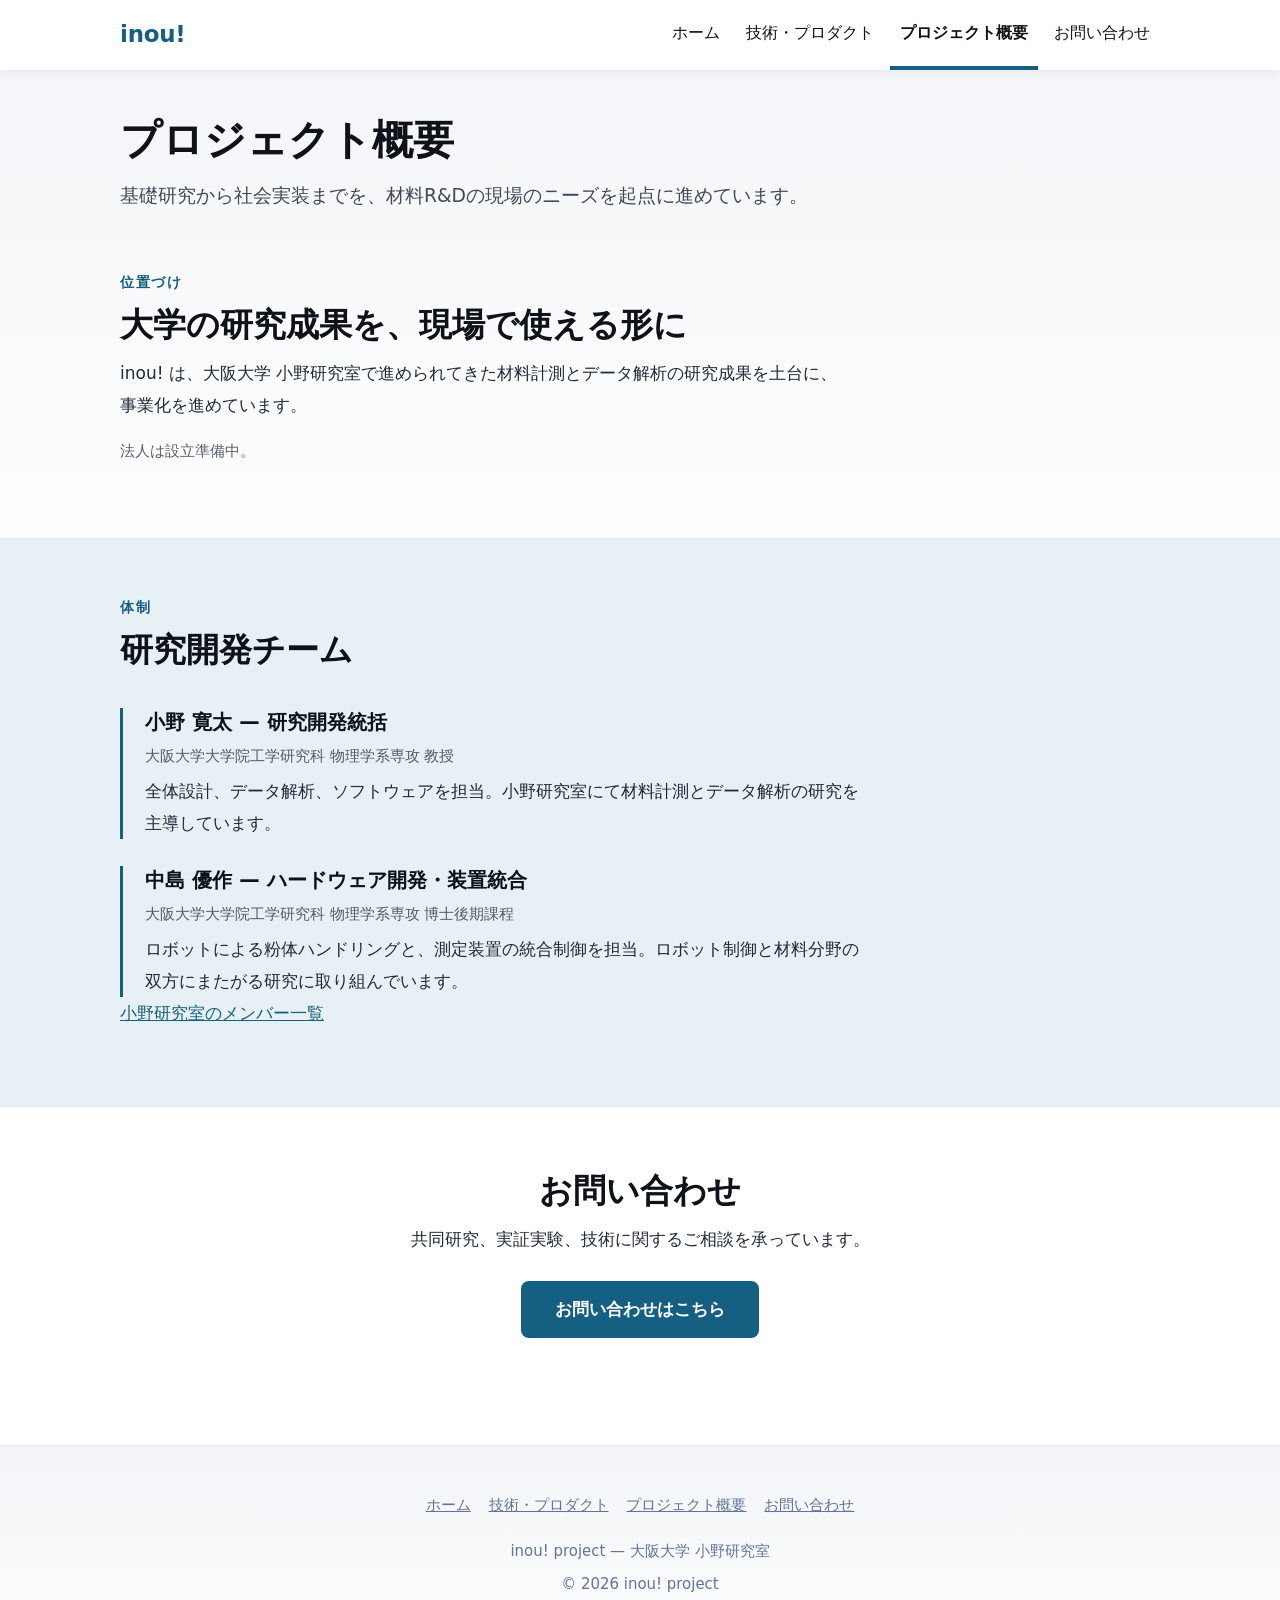
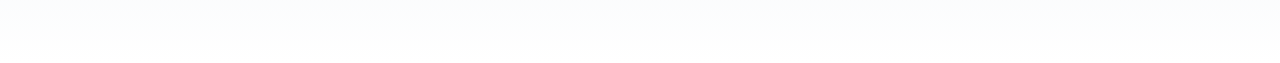
==== commit 5c845751: "プロジェクト概要を大幅に圧縮 - 位置づけを2文に短縮。共創機構の支援とチーム構成の記述を削除 - 「環境認識（過去／現在／未来）」セクションを削除 - 「なぜ未解決か（技術的な難しさと、市場の未整備" ====
--- a/about.html
+++ b/about.html
@@ -43,74 +43,9 @@
 					<span class="eyebrow">位置づけ</span>
 					<h2>大学の研究成果を、現場で使える形に</h2>
 					<p>
-						inou! は、大阪大学 小野研究室で進められてきた材料計測とデータ解析の研究成果を土台に、大阪大学 共創機構の支援を受けて社会実装を進めるプロジェクトです。小野研究室出身者を中心とした研究開発チームと、事業会社出身者を中心とした事業開発チームで構成されています。
+						inou! は、大阪大学 小野研究室で進められてきた材料計測とデータ解析の研究成果を土台に、事業化を進めています。
 					</p>
-					<p class="note">
-						法人は設立準備中のため、本サイトでは法人情報を掲載していません。
-					</p>
-				</div>
-			</section>
-
-			<section class="band">
-				<div class="wrap-wide">
-					<span class="eyebrow">環境認識</span>
-					<h2>マテリアル分野の自動実験を取り巻く状況</h2>
-					<ul class="cards cards-3">
-						<li>
-							<h3>過去 — 構造的な積み上げ</h3>
-							<p>
-								熟練技術者の引退が進み、暗黙知の継承が危うくなっています。博士課程進学者数の減少で研究人材の獲得難易度も上がり、研究員1人当たりの生産性向上が課題です。
-							</p>
-						</li>
-						<li>
-							<h3>現在 — 顕在化している課題</h3>
-							<p>
-								全固体電池や半導体関連材料など、探索範囲の広い高機能材料を高スループットで実証したいというニーズ。一方で装置メーカー各社が自前で自動化に着手した結果、異なる装置の接続・統合制御に壁が生まれています。
-							</p>
-						</li>
-						<li>
-							<h3>未来 — 向かう先</h3>
-							<p>
-								AI-readyな材料開発を見据えた、再現性が高く質の良い実験データ基盤への要求。そして効率性改善を背景とした、R&amp;D設備の「所有」から「利用」へのシフト。
-							</p>
-						</li>
-					</ul>
-				</div>
-			</section>
-
-			<section>
-				<div class="wrap-wide">
-					<span class="eyebrow">なぜ未解決か</span>
-					<h2>技術的な難しさと、市場の未整備</h2>
-					<ul class="cards">
-						<li>
-							<h3>材料分野では未発展</h3>
-							<p>
-								自動実験は創薬など高付加価値領域を中心に、液体ハンドリングの標準化とともに普及してきました。材料分野はその流れの外にありました。
-							</p>
-						</li>
-						<li>
-							<h3>粉体・固体は難しい</h3>
-							<p>
-								不均一性や流動特性の複雑さから、液体向けの技術を横展開できません。ロボット研究としても取り組みが少ない領域です。
-							</p>
-						</li>
-						<li>
-							<h3>選択肢が限られる</h3>
-							<p>
-								取り扱いの難易度が高いため参入が少なく、既存の製品は高額な一点もの（オーダーメイド）に限られてきました。
-							</p>
-						</li>
-						<li>
-							<h3>導入判断の材料が乏しい</h3>
-							<p>
-								社内R&amp;D部門での導入前例が少なく、投資対効果を定量的に示しにくいため検討が進みません。
-							</p>
-						</li>
-					</ul>
-					<p style="margin-top: 2em">
-						自動化への一歩を後押しする技術と仕組みをつくり、自動実験環境の普及を加速させること。それがこのプロジェクトの目的です。
-					</p>
+					<p class="note">法人は設立準備中。</p>
 				</div>
 			</section>
 
@@ -138,9 +73,6 @@
 							</p>
 						</article>
 					</div>
-					<p style="margin-top: 2em">
-						このほか、大阪大学 共創機構の支援を受けた事業開発チームが顧客開拓と事業化を担当し、知的財産室・産学法務支援室の支援も受けています。
-					</p>
 					<p>
 						<a
 							href="https://nano-ap.eng.osaka-u.ac.jp/member/"
--- a/assets/style.css
+++ b/assets/style.css
@@ -373,10 +373,6 @@
 	color: rgba(var(--gray-dark), 0.85);
 }
 
-.cards-3 {
-	grid-template-columns: repeat(3, 1fr);
-}
-
 /* ---------- Definition-style lists ---------- */
 
 .stack {
@@ -570,7 +566,6 @@
 	}
 
 	.cards,
-	.cards-3,
 	.figure-pair {
 		grid-template-columns: 1fr;
 	}
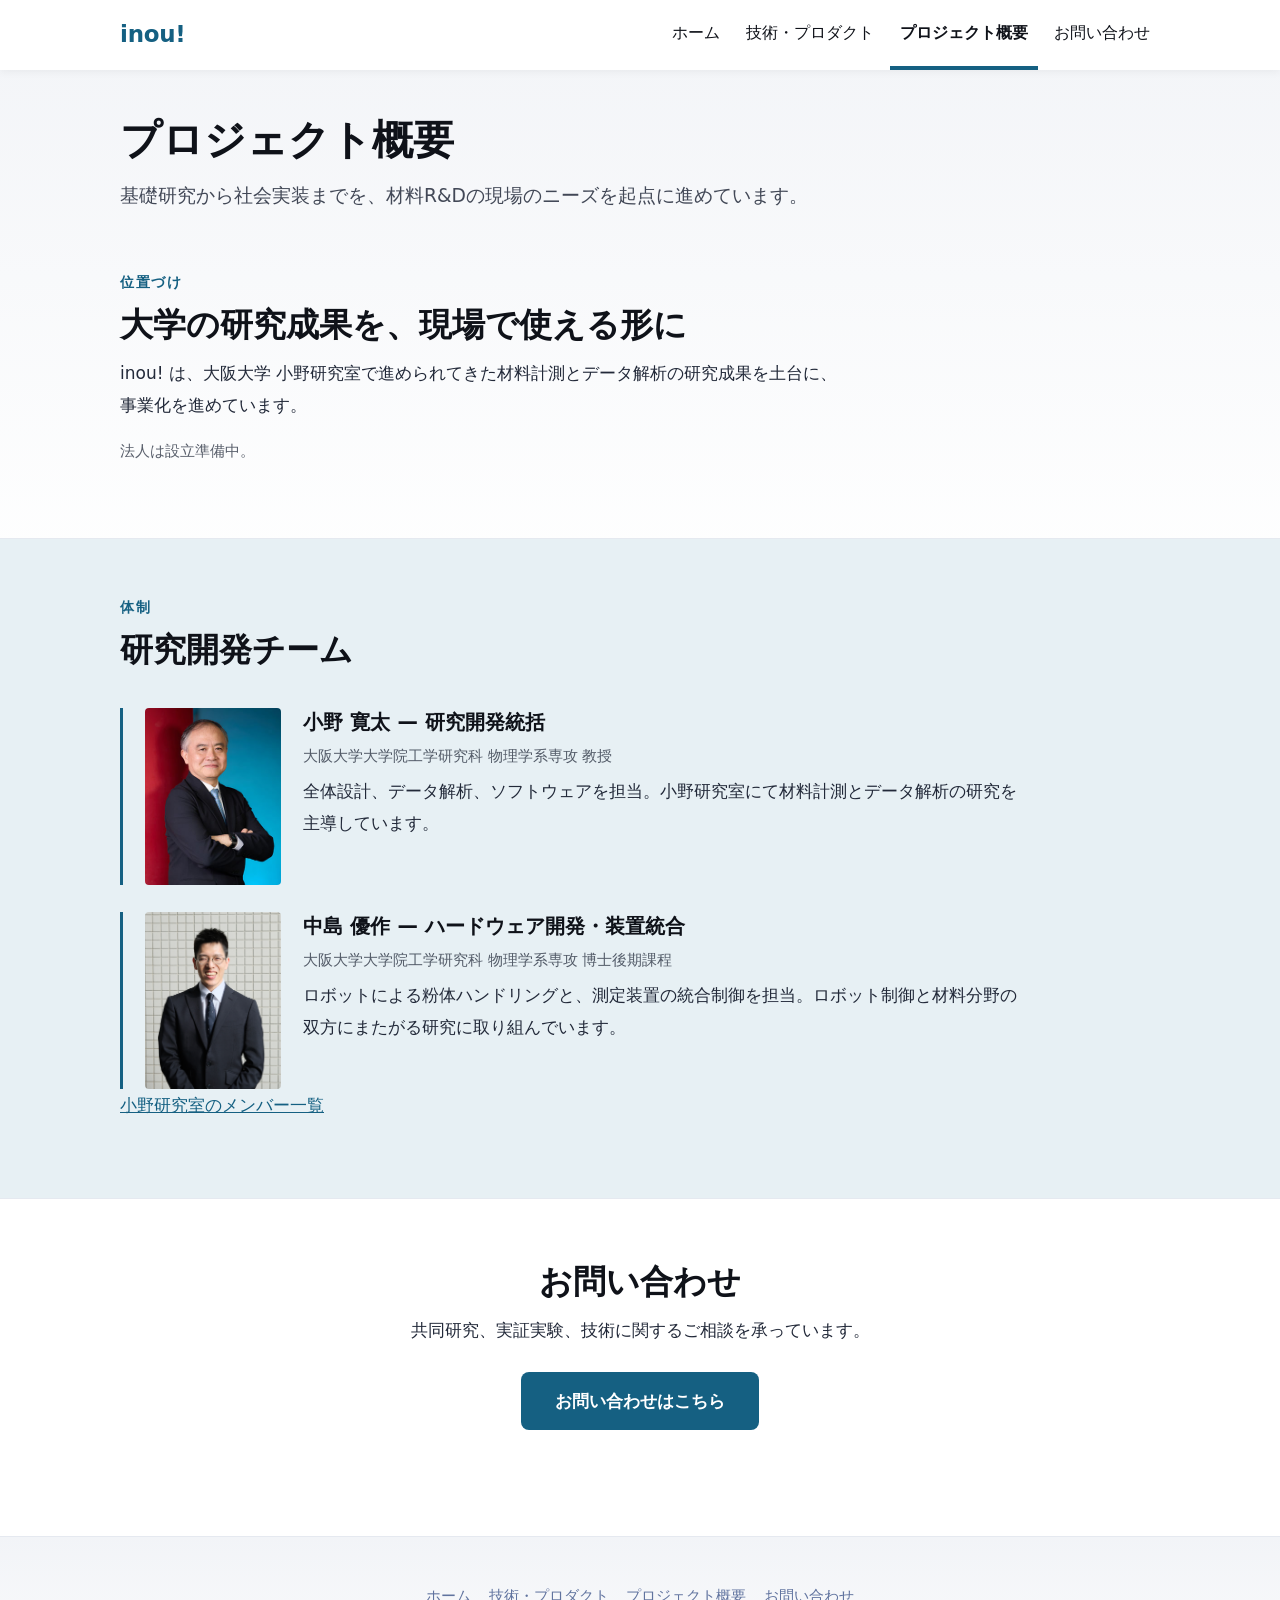
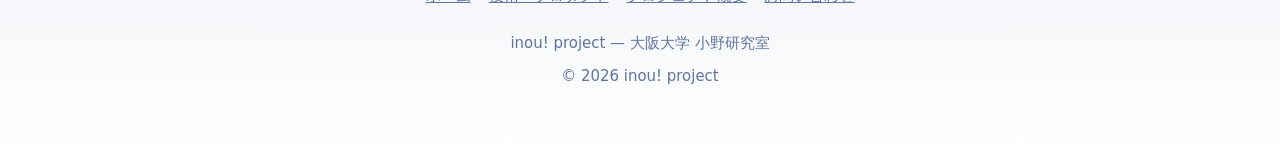
==== commit 9b8a2209: "チームメンバーの画像を追加し、スタイルを調整" ====
--- a/about.html
+++ b/about.html
@@ -53,8 +53,10 @@
 				<div class="wrap-wide">
 					<span class="eyebrow">体制</span>
 					<h2>研究開発チーム</h2>
-					<div class="stack">
+					<div class="stack team">
 						<article>
+							<img src="/assets/img/team/ono.jpg" alt="小野 寛太" width="300" height="480" loading="lazy" />
+							<div>
 							<h3>小野 寛太 — 研究開発統括</h3>
 							<p class="note" style="margin-bottom: 0.4em">
 								大阪大学大学院工学研究科 物理学系専攻 教授
@@ -62,8 +64,11 @@
 							<p>
 								全体設計、データ解析、ソフトウェアを担当。小野研究室にて材料計測とデータ解析の研究を主導しています。
 							</p>
+							</div>
 						</article>
 						<article>
+							<img src="/assets/img/team/nakajima.jpg" alt="中島 優作" width="320" height="371" loading="lazy" />
+							<div>
 							<h3>中島 優作 — ハードウェア開発・装置統合</h3>
 							<p class="note" style="margin-bottom: 0.4em">
 								大阪大学大学院工学研究科 物理学系専攻 博士後期課程
@@ -71,6 +76,7 @@
 							<p>
 								ロボットによる粉体ハンドリングと、測定装置の統合制御を担当。ロボット制御と材料分野の双方にまたがる研究に取り組んでいます。
 							</p>
+							</div>
 						</article>
 					</div>
 					<p>
--- a/assets/style.css
+++ b/assets/style.css
@@ -395,6 +395,31 @@
 	margin-bottom: 0;
 }
 
+.stack.team > article {
+	display: flex;
+	gap: 1.3em;
+	align-items: flex-start;
+}
+
+.stack.team img {
+	flex-shrink: 0;
+	width: 8em;
+	height: 10.4em;
+	object-fit: cover;
+	object-position: top;
+	border-radius: 4px;
+}
+
+.stack.team > article p {
+	max-width: var(--measure);
+}
+
+@media (max-width: 480px) {
+	.stack.team > article {
+		flex-direction: column;
+	}
+}
+
 .figure-pair {
 	display: grid;
 	grid-template-columns: 1fr 1fr;
